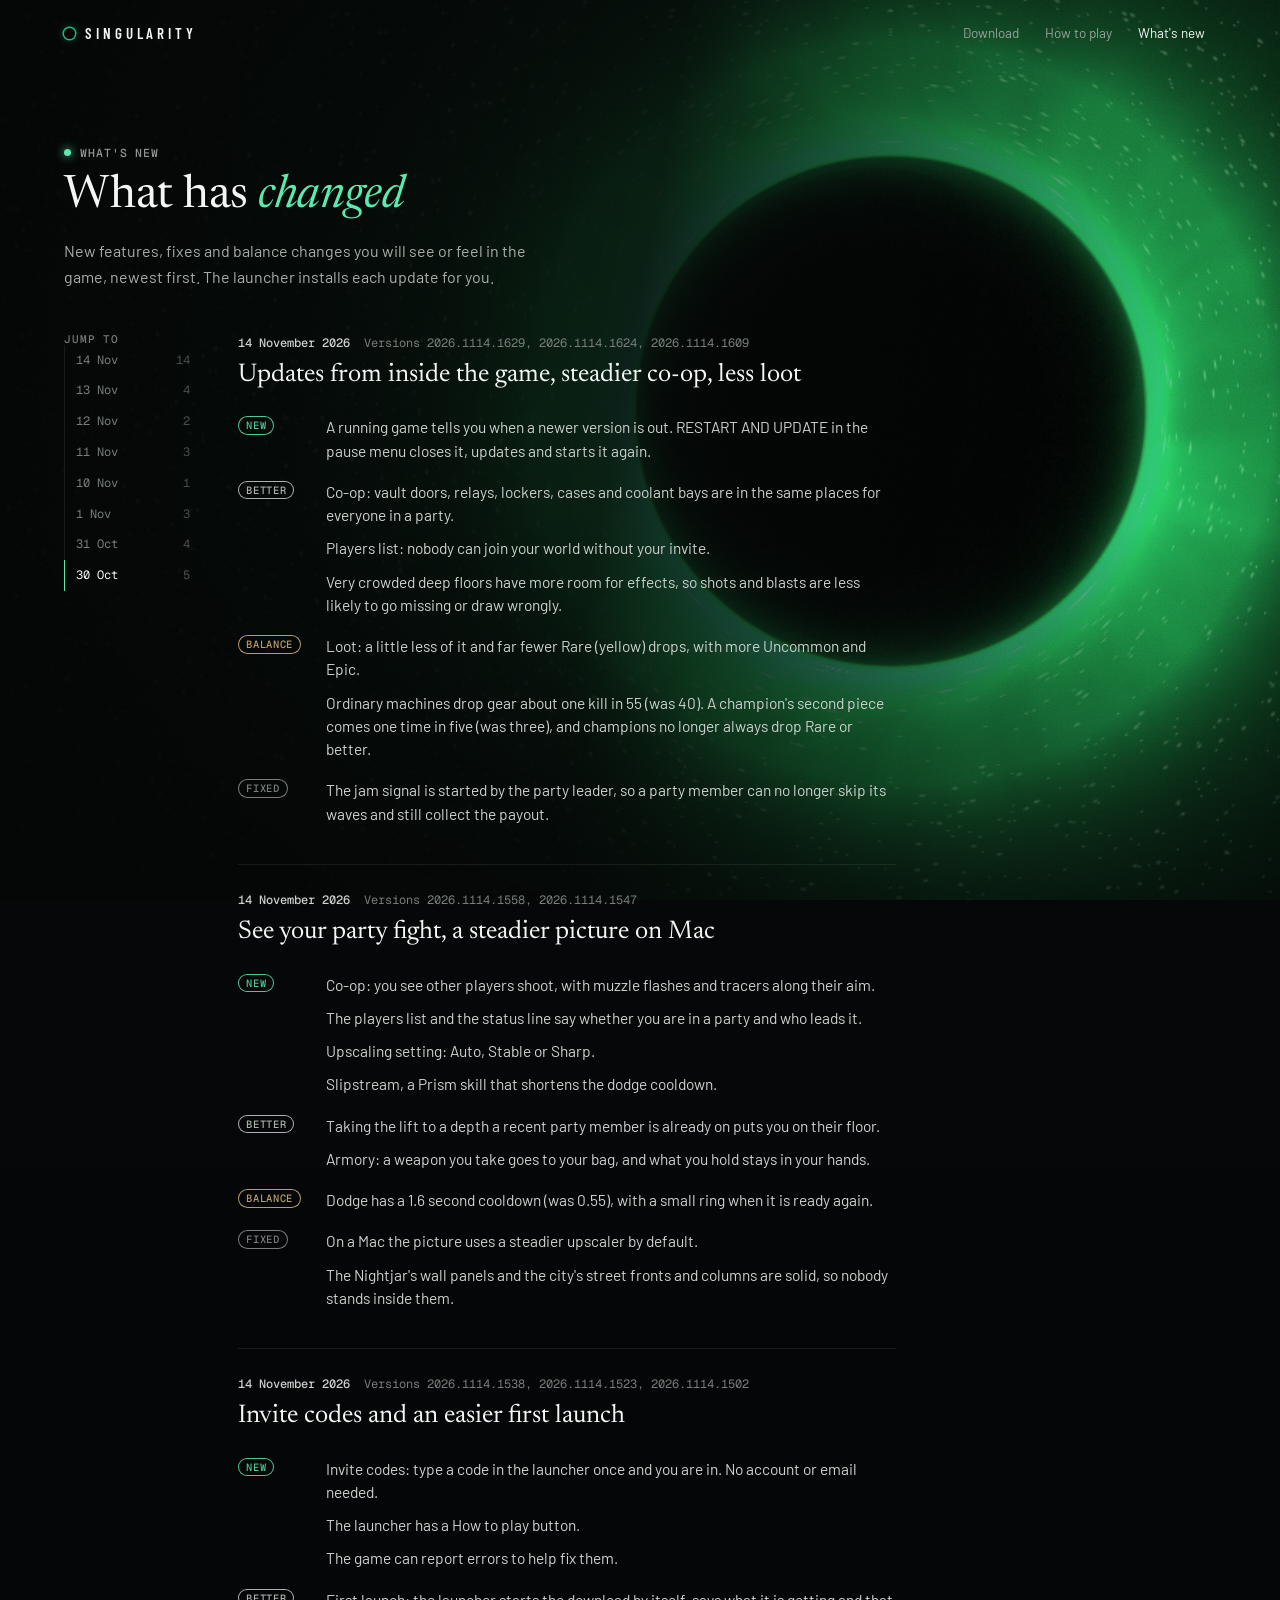
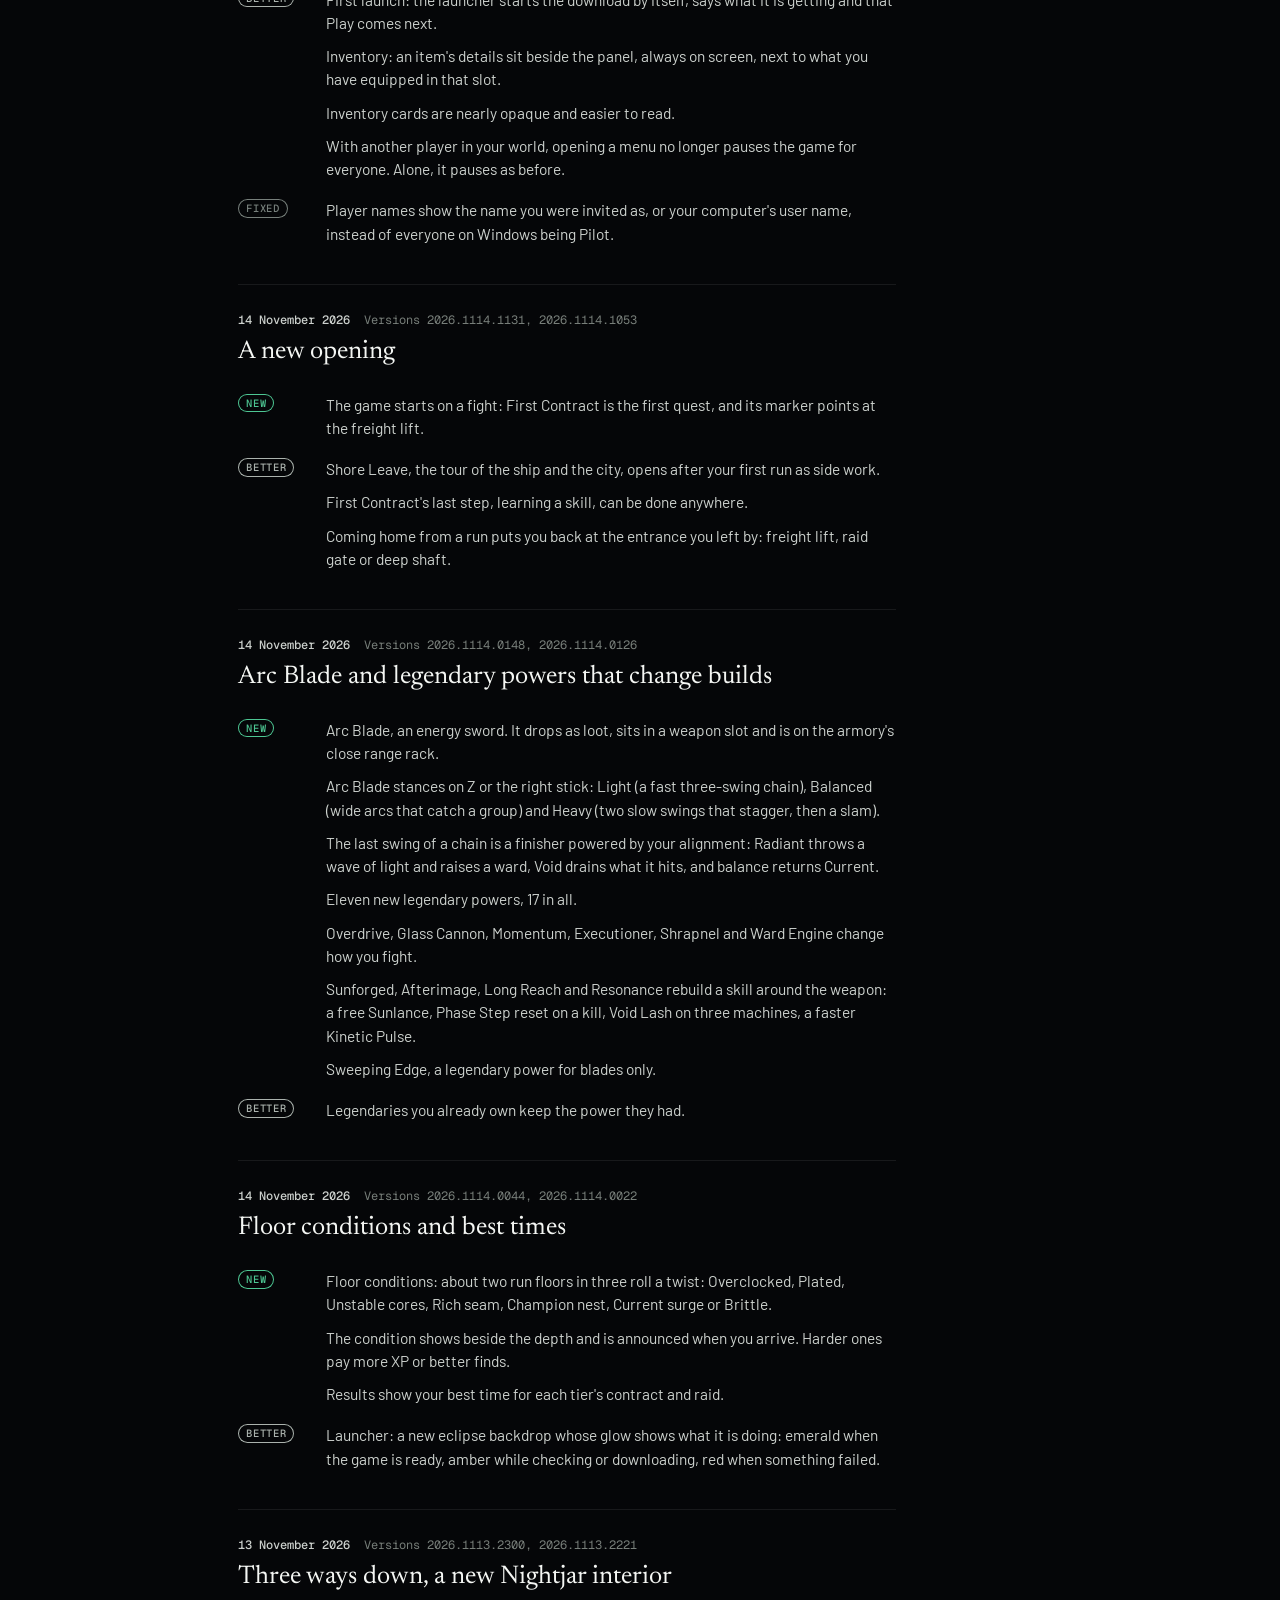
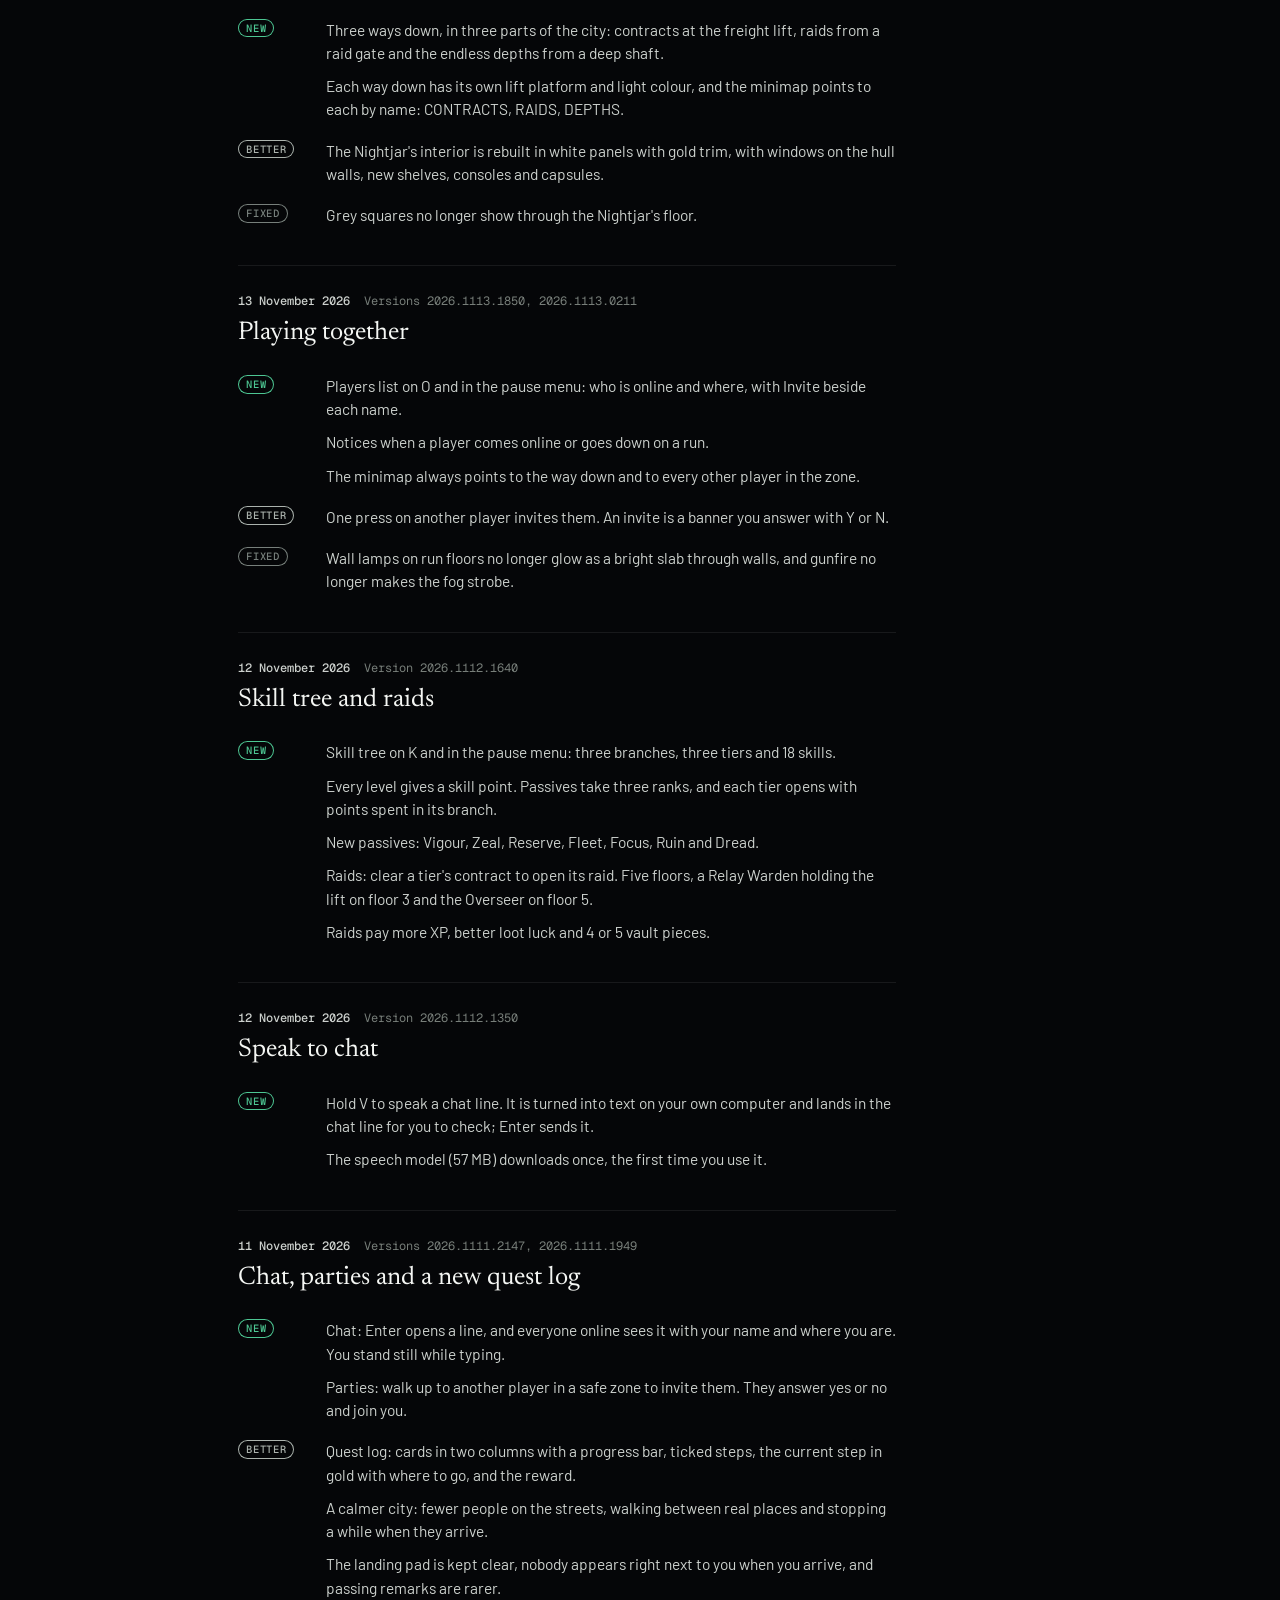
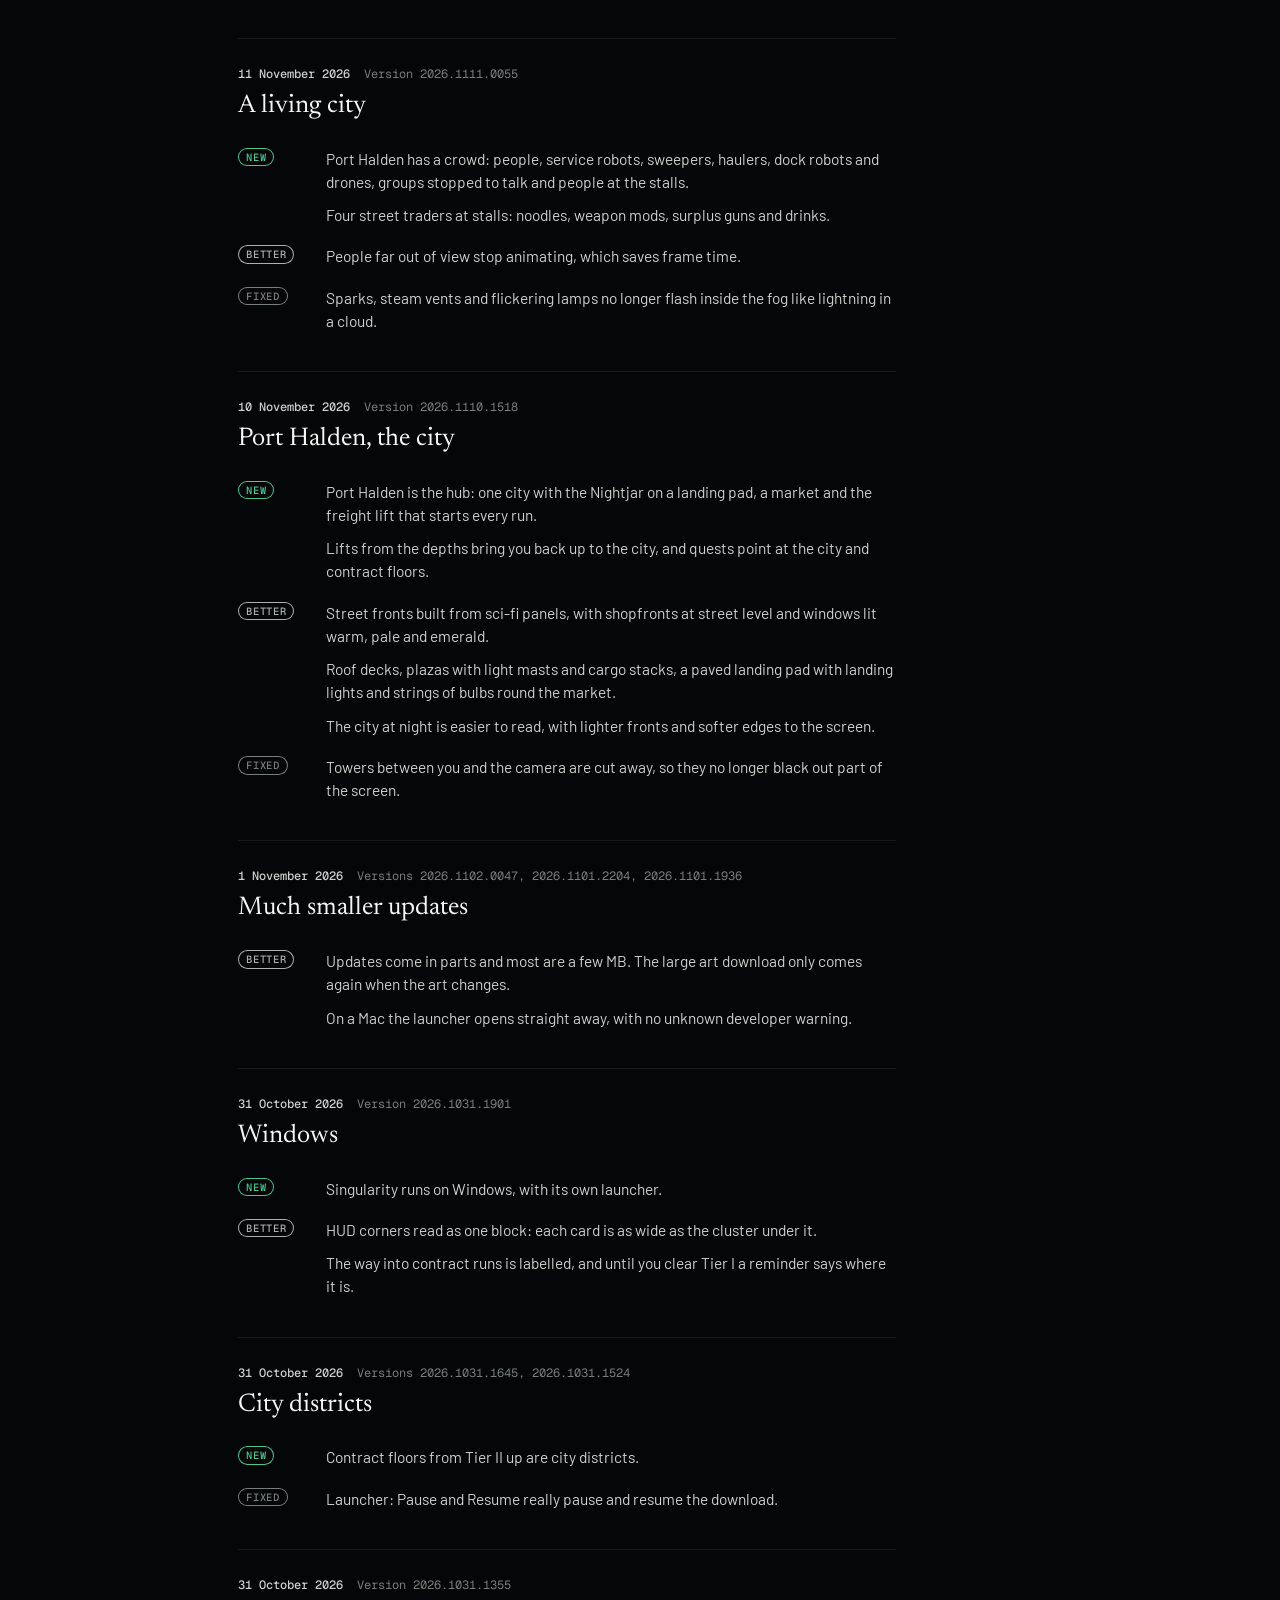
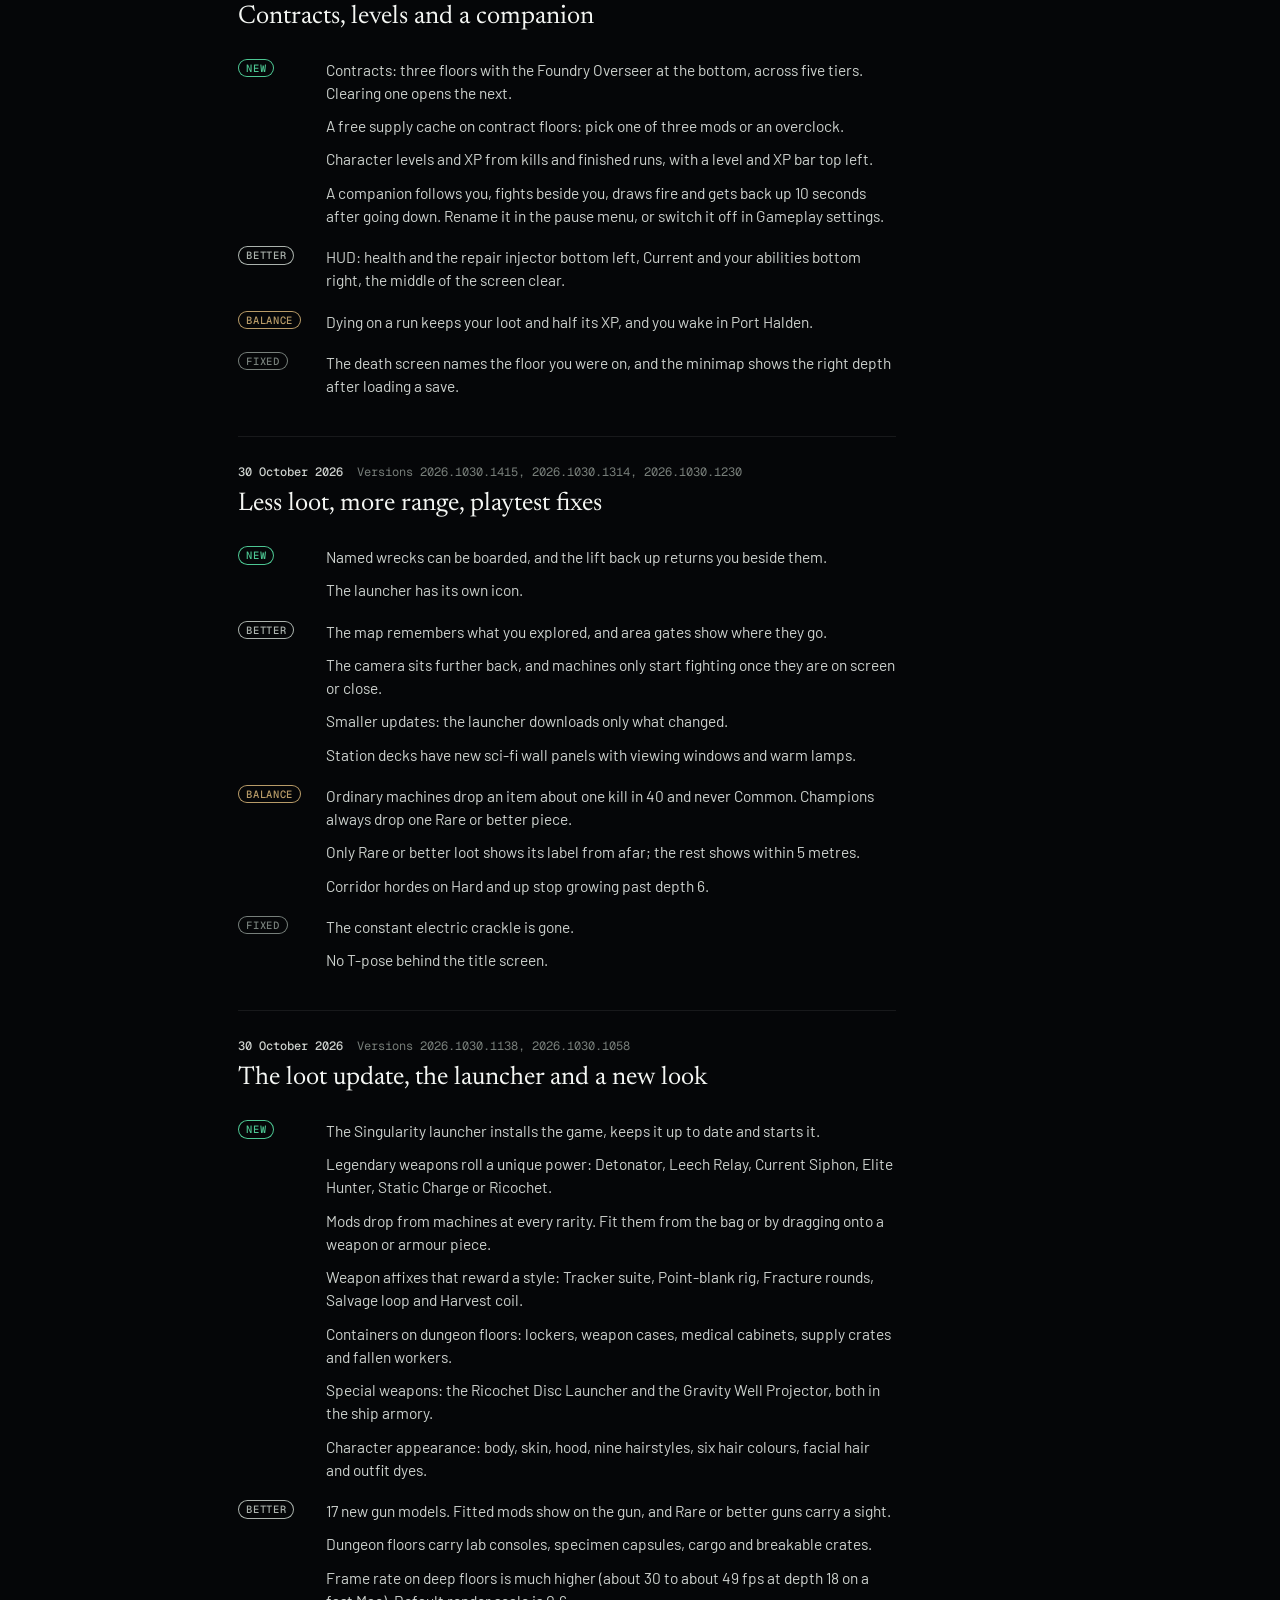
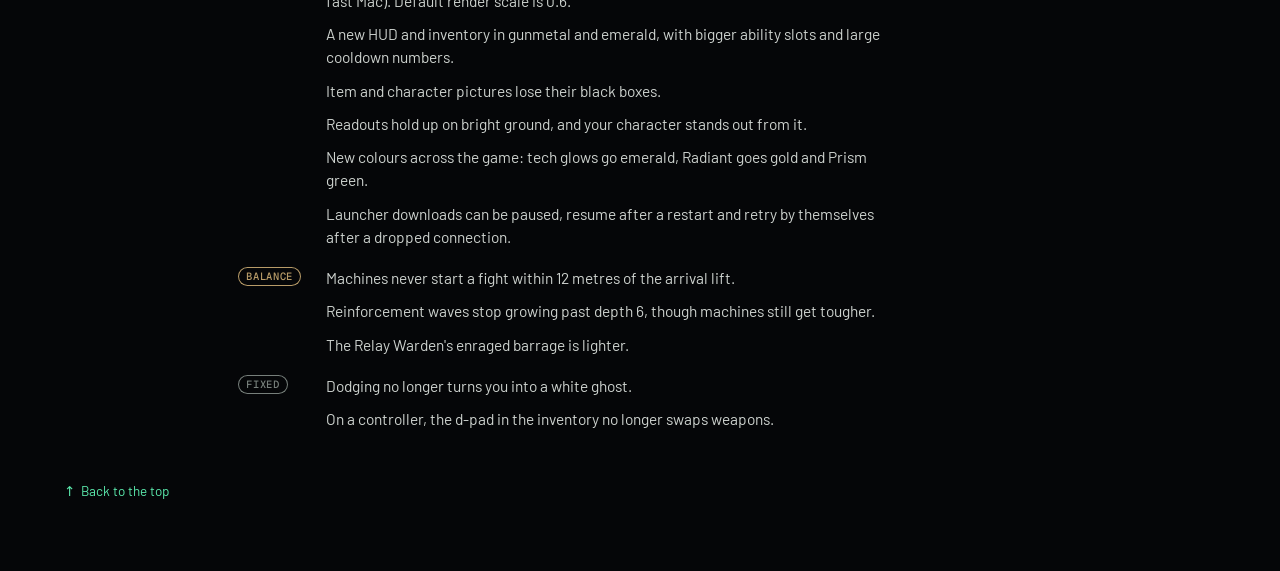
==== changes.html @ 8039856b "What's new: a page of player-facing changes" ====
<!doctype html>
<html lang="en">
<head>
<meta charset="utf-8">
<meta name="viewport" content="width=device-width, initial-scale=1">
<title>Singularity: what's new</title>
<meta name="description" content="What has changed in Singularity: new features, fixes and balance changes, newest first.">
<meta name="robots" content="noindex">
<meta name="theme-color" content="#030406">
<link rel="preload" href="fonts/BarlowCondensed-SemiBold.ttf" as="font" type="font/ttf" crossorigin>
<link rel="preconnect" href="https://fonts.googleapis.com">
<link rel="preconnect" href="https://fonts.gstatic.com" crossorigin>
<link href="https://fonts.googleapis.com/css2?family=Newsreader:ital,opsz,wght@0,6..72,400;1,6..72,400&family=Geist+Mono:wght@400;500&display=swap" rel="stylesheet">
<link rel="stylesheet" href="site.css">
<style>
  /* What's new. The list comes from changes.json (the launcher reads the same file); the
     markup below is a pre-rendered copy so the page reads without scripts. */
  main.docs .log-wrap { max-width: 52rem; display: grid; grid-template-columns: 8.5rem minmax(0, 1fr); gap: 0 clamp(20px, 3vw, 44px); margin-top: 44px; }
  .days { position: sticky; top: 22px; align-self: start; margin: 0; padding: 0; list-style: none; font: 400 12px/1.4 var(--mono); }
  .days li { margin: 0; }
  .days a { display: flex; justify-content: space-between; gap: 8px; padding: 7px 10px 7px 11px; border-left: 1px solid var(--hair); color: var(--faint); text-decoration: none; transition: color 160ms, border-color 160ms; }
  .days a span { color: rgba(222, 228, 222, 0.32); }
  .days a:hover, .days a:focus-visible { color: var(--fg); outline: none; }
  .days a.on { color: var(--fg); border-left-color: var(--accent); }
  .days-title { margin: 0 0 8px 11px; color: rgba(232, 238, 232, 0.5); font: 500 11px/1 var(--mono); letter-spacing: 0.08em; text-transform: uppercase; }

  /* A long list needs more of the page dark than the other pages do. */
  .veil { background:
    linear-gradient(100deg, rgba(4, 6, 6, 0.95) 0%, rgba(4, 6, 6, 0.9) 48%, rgba(4, 6, 6, 0.5) 72%, rgba(4, 6, 6, 0.15) 90%),
    linear-gradient(0deg, rgba(4, 6, 6, 0.6), transparent 42%); }
  .log { min-width: 0; }
  .rel { padding: 26px 0 30px; border-top: 1px solid var(--hair); scroll-margin-top: 16px; }
  .rel:first-child { border-top: 0; padding-top: 0; }
  .rel-meta { display: flex; flex-wrap: wrap; align-items: baseline; gap: 4px 14px; margin: 0 0 8px; font: 400 12px/1.5 var(--mono); }
  .rel-meta time { color: rgba(238, 242, 238, 0.86); font-weight: 500; }
  .rel-meta .ver { color: var(--faint); overflow-wrap: anywhere; }
  .rel h2 { margin: 0 0 16px; font-size: clamp(1.3rem, 2vw, 1.6rem); line-height: 1.2; text-wrap: balance; }
  .grp { display: grid; grid-template-columns: 4.6rem minmax(0, 1fr); gap: 0 14px; padding: 4px 0; }
  .grp ul { margin: 0; padding: 0; list-style: none; }
  .grp li { padding: 5px 0; color: var(--body); line-height: 1.5; overflow-wrap: anywhere; }
  .tag { justify-self: start; align-self: start; margin-top: 6px; padding: 3px 8px 3px; border-radius: 999px; font: 500 10.5px/1.2 var(--mono); letter-spacing: 0.06em; text-transform: uppercase; box-shadow: inset 0 0 0 1px currentColor; opacity: 0.85; white-space: nowrap; }
  .tag-new { color: var(--accent); }
  .tag-better { color: #c9d2cb; }
  .tag-balance { color: #d9b77a; }
  .tag-fixed { color: #a8b4ad; opacity: 0.7; }
  .to-top { margin: 6px 0 0 -11px; }

  /* Three page links still fit beside the name on a phone. */
  @media (max-width: 440px) {
    .top { gap: 6px; padding-left: 16px; padding-right: 10px; }
    .brand { gap: 8px; letter-spacing: 0.16em; font-size: 14px; }
    .top nav { gap: 0; }
    .top .quiet { padding: 0 7px; font-size: 13px; white-space: nowrap; }
  }
  @media (max-width: 760px) {
    .veil { background: linear-gradient(0deg, rgba(4, 6, 6, 0.95) 0%, rgba(4, 6, 6, 0.88) 60%, rgba(4, 6, 6, 0.55) 85%, rgba(4, 6, 6, 0.3) 100%); }
    main.docs .log-wrap { grid-template-columns: minmax(0, 1fr); margin-top: 30px; }
    .days { position: static; display: flex; flex-wrap: wrap; gap: 6px; margin-bottom: 28px; }
    .days-title { width: 100%; margin: 0 0 4px; }
    .days a { padding: 0 10px; height: 28px; align-items: center; border: 0; border-radius: 999px; box-shadow: inset 0 0 0 1px var(--hair); background: rgba(8, 10, 10, 0.5); }
    .days a.on { box-shadow: inset 0 0 0 1px rgba(110, 220, 165, 0.45); }
    .grp { grid-template-columns: minmax(0, 1fr); padding: 6px 0 2px; }
    .tag { margin: 0 0 2px; }
  }
</style>
</head>
<body>
<canvas class="eclipse" data-state="quiet" aria-hidden="true"></canvas>
<div class="veil" aria-hidden="true"></div>
<div class="grain" aria-hidden="true"></div>
<header class="top" id="top">
  <a class="brand" href="./"><i></i>Singularity</a>
  <nav aria-label="Pages"><a class="quiet" href="./">Download</a><a class="quiet" href="play.html">How to play</a><a class="quiet" href="changes.html" aria-current="page">What's new</a></nav>
</header>
<main class="docs">
  <div class="copy">
    <p class="eyebrow rise"><i></i>What's new</p>
    <h1 class="rise">What has <em>changed</em></h1>
    <p class="lead rise">New features, fixes and balance changes you will see or feel in the game, newest first. The launcher installs each update for you.</p>
  </div>
  <div class="log-wrap">
    <nav aria-label="Updates by date"><ul class="days" id="days"><li class="days-title" aria-hidden="true">Jump to</li><li><a href="#v2026-1114-1629" data-day="2026-11-14">14 Nov<span title="14 updates">14</span></a></li><li><a href="#v2026-1113-2300" data-day="2026-11-13">13 Nov<span title="4 updates">4</span></a></li><li><a href="#v2026-1112-1640" data-day="2026-11-12">12 Nov<span title="2 updates">2</span></a></li><li><a href="#v2026-1111-2147" data-day="2026-11-11">11 Nov<span title="3 updates">3</span></a></li><li><a href="#v2026-1110-1518" data-day="2026-11-10">10 Nov<span title="1 update">1</span></a></li><li><a href="#v2026-1102-0047" data-day="2026-11-01">1 Nov<span title="3 updates">3</span></a></li><li><a href="#v2026-1031-1901" data-day="2026-10-31">31 Oct<span title="4 updates">4</span></a></li><li><a href="#v2026-1030-1415" data-day="2026-10-30">30 Oct<span title="5 updates">5</span></a></li></ul></nav>
    <div class="log" id="log">
<article class="rel" id="v2026-1114-1629" data-day="2026-11-14">
<p class="rel-meta"><time datetime="2026-11-14">14 November 2026</time><span class="ver">Versions 2026.1114.1629, 2026.1114.1624, 2026.1114.1609</span></p>
<h2>Updates from inside the game, steadier co-op, less loot</h2>
<div class="grp"><span class="tag tag-new">New</span><ul><li>A running game tells you when a newer version is out. RESTART AND UPDATE in the pause menu closes it, updates and starts it again.</li></ul></div>
<div class="grp"><span class="tag tag-better">Better</span><ul><li>Co-op: vault doors, relays, lockers, cases and coolant bays are in the same places for everyone in a party.</li><li>Players list: nobody can join your world without your invite.</li><li>Very crowded deep floors have more room for effects, so shots and blasts are less likely to go missing or draw wrongly.</li></ul></div>
<div class="grp"><span class="tag tag-balance">Balance</span><ul><li>Loot: a little less of it and far fewer Rare (yellow) drops, with more Uncommon and Epic.</li><li>Ordinary machines drop gear about one kill in 55 (was 40). A champion&#x27;s second piece comes one time in five (was three), and champions no longer always drop Rare or better.</li></ul></div>
<div class="grp"><span class="tag tag-fixed">Fixed</span><ul><li>The jam signal is started by the party leader, so a party member can no longer skip its waves and still collect the payout.</li></ul></div>
</article>
<article class="rel" id="v2026-1114-1558">
<p class="rel-meta"><time datetime="2026-11-14">14 November 2026</time><span class="ver">Versions 2026.1114.1558, 2026.1114.1547</span></p>
<h2>See your party fight, a steadier picture on Mac</h2>
<div class="grp"><span class="tag tag-new">New</span><ul><li>Co-op: you see other players shoot, with muzzle flashes and tracers along their aim.</li><li>The players list and the status line say whether you are in a party and who leads it.</li><li>Upscaling setting: Auto, Stable or Sharp.</li><li>Slipstream, a Prism skill that shortens the dodge cooldown.</li></ul></div>
<div class="grp"><span class="tag tag-better">Better</span><ul><li>Taking the lift to a depth a recent party member is already on puts you on their floor.</li><li>Armory: a weapon you take goes to your bag, and what you hold stays in your hands.</li></ul></div>
<div class="grp"><span class="tag tag-balance">Balance</span><ul><li>Dodge has a 1.6 second cooldown (was 0.55), with a small ring when it is ready again.</li></ul></div>
<div class="grp"><span class="tag tag-fixed">Fixed</span><ul><li>On a Mac the picture uses a steadier upscaler by default.</li><li>The Nightjar&#x27;s wall panels and the city&#x27;s street fronts and columns are solid, so nobody stands inside them.</li></ul></div>
</article>
<article class="rel" id="v2026-1114-1538">
<p class="rel-meta"><time datetime="2026-11-14">14 November 2026</time><span class="ver">Versions 2026.1114.1538, 2026.1114.1523, 2026.1114.1502</span></p>
<h2>Invite codes and an easier first launch</h2>
<div class="grp"><span class="tag tag-new">New</span><ul><li>Invite codes: type a code in the launcher once and you are in. No account or email needed.</li><li>The launcher has a How to play button.</li><li>The game can report errors to help fix them.</li></ul></div>
<div class="grp"><span class="tag tag-better">Better</span><ul><li>First launch: the launcher starts the download by itself, says what it is getting and that Play comes next.</li><li>Inventory: an item&#x27;s details sit beside the panel, always on screen, next to what you have equipped in that slot.</li><li>Inventory cards are nearly opaque and easier to read.</li><li>With another player in your world, opening a menu no longer pauses the game for everyone. Alone, it pauses as before.</li></ul></div>
<div class="grp"><span class="tag tag-fixed">Fixed</span><ul><li>Player names show the name you were invited as, or your computer&#x27;s user name, instead of everyone on Windows being Pilot.</li></ul></div>
</article>
<article class="rel" id="v2026-1114-1131">
<p class="rel-meta"><time datetime="2026-11-14">14 November 2026</time><span class="ver">Versions 2026.1114.1131, 2026.1114.1053</span></p>
<h2>A new opening</h2>
<div class="grp"><span class="tag tag-new">New</span><ul><li>The game starts on a fight: First Contract is the first quest, and its marker points at the freight lift.</li></ul></div>
<div class="grp"><span class="tag tag-better">Better</span><ul><li>Shore Leave, the tour of the ship and the city, opens after your first run as side work.</li><li>First Contract&#x27;s last step, learning a skill, can be done anywhere.</li><li>Coming home from a run puts you back at the entrance you left by: freight lift, raid gate or deep shaft.</li></ul></div>
</article>
<article class="rel" id="v2026-1114-0148">
<p class="rel-meta"><time datetime="2026-11-14">14 November 2026</time><span class="ver">Versions 2026.1114.0148, 2026.1114.0126</span></p>
<h2>Arc Blade and legendary powers that change builds</h2>
<div class="grp"><span class="tag tag-new">New</span><ul><li>Arc Blade, an energy sword. It drops as loot, sits in a weapon slot and is on the armory&#x27;s close range rack.</li><li>Arc Blade stances on Z or the right stick: Light (a fast three-swing chain), Balanced (wide arcs that catch a group) and Heavy (two slow swings that stagger, then a slam).</li><li>The last swing of a chain is a finisher powered by your alignment: Radiant throws a wave of light and raises a ward, Void drains what it hits, and balance returns Current.</li><li>Eleven new legendary powers, 17 in all.</li><li>Overdrive, Glass Cannon, Momentum, Executioner, Shrapnel and Ward Engine change how you fight.</li><li>Sunforged, Afterimage, Long Reach and Resonance rebuild a skill around the weapon: a free Sunlance, Phase Step reset on a kill, Void Lash on three machines, a faster Kinetic Pulse.</li><li>Sweeping Edge, a legendary power for blades only.</li></ul></div>
<div class="grp"><span class="tag tag-better">Better</span><ul><li>Legendaries you already own keep the power they had.</li></ul></div>
</article>
<article class="rel" id="v2026-1114-0044">
<p class="rel-meta"><time datetime="2026-11-14">14 November 2026</time><span class="ver">Versions 2026.1114.0044, 2026.1114.0022</span></p>
<h2>Floor conditions and best times</h2>
<div class="grp"><span class="tag tag-new">New</span><ul><li>Floor conditions: about two run floors in three roll a twist: Overclocked, Plated, Unstable cores, Rich seam, Champion nest, Current surge or Brittle.</li><li>The condition shows beside the depth and is announced when you arrive. Harder ones pay more XP or better finds.</li><li>Results show your best time for each tier&#x27;s contract and raid.</li></ul></div>
<div class="grp"><span class="tag tag-better">Better</span><ul><li>Launcher: a new eclipse backdrop whose glow shows what it is doing: emerald when the game is ready, amber while checking or downloading, red when something failed.</li></ul></div>
</article>
<article class="rel" id="v2026-1113-2300" data-day="2026-11-13">
<p class="rel-meta"><time datetime="2026-11-13">13 November 2026</time><span class="ver">Versions 2026.1113.2300, 2026.1113.2221</span></p>
<h2>Three ways down, a new Nightjar interior</h2>
<div class="grp"><span class="tag tag-new">New</span><ul><li>Three ways down, in three parts of the city: contracts at the freight lift, raids from a raid gate and the endless depths from a deep shaft.</li><li>Each way down has its own lift platform and light colour, and the minimap points to each by name: CONTRACTS, RAIDS, DEPTHS.</li></ul></div>
<div class="grp"><span class="tag tag-better">Better</span><ul><li>The Nightjar&#x27;s interior is rebuilt in white panels with gold trim, with windows on the hull walls, new shelves, consoles and capsules.</li></ul></div>
<div class="grp"><span class="tag tag-fixed">Fixed</span><ul><li>Grey squares no longer show through the Nightjar&#x27;s floor.</li></ul></div>
</article>
<article class="rel" id="v2026-1113-1850">
<p class="rel-meta"><time datetime="2026-11-13">13 November 2026</time><span class="ver">Versions 2026.1113.1850, 2026.1113.0211</span></p>
<h2>Playing together</h2>
<div class="grp"><span class="tag tag-new">New</span><ul><li>Players list on O and in the pause menu: who is online and where, with Invite beside each name.</li><li>Notices when a player comes online or goes down on a run.</li><li>The minimap always points to the way down and to every other player in the zone.</li></ul></div>
<div class="grp"><span class="tag tag-better">Better</span><ul><li>One press on another player invites them. An invite is a banner you answer with Y or N.</li></ul></div>
<div class="grp"><span class="tag tag-fixed">Fixed</span><ul><li>Wall lamps on run floors no longer glow as a bright slab through walls, and gunfire no longer makes the fog strobe.</li></ul></div>
</article>
<article class="rel" id="v2026-1112-1640" data-day="2026-11-12">
<p class="rel-meta"><time datetime="2026-11-12">12 November 2026</time><span class="ver">Version 2026.1112.1640</span></p>
<h2>Skill tree and raids</h2>
<div class="grp"><span class="tag tag-new">New</span><ul><li>Skill tree on K and in the pause menu: three branches, three tiers and 18 skills.</li><li>Every level gives a skill point. Passives take three ranks, and each tier opens with points spent in its branch.</li><li>New passives: Vigour, Zeal, Reserve, Fleet, Focus, Ruin and Dread.</li><li>Raids: clear a tier&#x27;s contract to open its raid. Five floors, a Relay Warden holding the lift on floor 3 and the Overseer on floor 5.</li><li>Raids pay more XP, better loot luck and 4 or 5 vault pieces.</li></ul></div>
</article>
<article class="rel" id="v2026-1112-1350">
<p class="rel-meta"><time datetime="2026-11-12">12 November 2026</time><span class="ver">Version 2026.1112.1350</span></p>
<h2>Speak to chat</h2>
<div class="grp"><span class="tag tag-new">New</span><ul><li>Hold V to speak a chat line. It is turned into text on your own computer and lands in the chat line for you to check; Enter sends it.</li><li>The speech model (57 MB) downloads once, the first time you use it.</li></ul></div>
</article>
<article class="rel" id="v2026-1111-2147" data-day="2026-11-11">
<p class="rel-meta"><time datetime="2026-11-11">11 November 2026</time><span class="ver">Versions 2026.1111.2147, 2026.1111.1949</span></p>
<h2>Chat, parties and a new quest log</h2>
<div class="grp"><span class="tag tag-new">New</span><ul><li>Chat: Enter opens a line, and everyone online sees it with your name and where you are. You stand still while typing.</li><li>Parties: walk up to another player in a safe zone to invite them. They answer yes or no and join you.</li></ul></div>
<div class="grp"><span class="tag tag-better">Better</span><ul><li>Quest log: cards in two columns with a progress bar, ticked steps, the current step in gold with where to go, and the reward.</li><li>A calmer city: fewer people on the streets, walking between real places and stopping a while when they arrive.</li><li>The landing pad is kept clear, nobody appears right next to you when you arrive, and passing remarks are rarer.</li></ul></div>
</article>
<article class="rel" id="v2026-1111-0055">
<p class="rel-meta"><time datetime="2026-11-11">11 November 2026</time><span class="ver">Version 2026.1111.0055</span></p>
<h2>A living city</h2>
<div class="grp"><span class="tag tag-new">New</span><ul><li>Port Halden has a crowd: people, service robots, sweepers, haulers, dock robots and drones, groups stopped to talk and people at the stalls.</li><li>Four street traders at stalls: noodles, weapon mods, surplus guns and drinks.</li></ul></div>
<div class="grp"><span class="tag tag-better">Better</span><ul><li>People far out of view stop animating, which saves frame time.</li></ul></div>
<div class="grp"><span class="tag tag-fixed">Fixed</span><ul><li>Sparks, steam vents and flickering lamps no longer flash inside the fog like lightning in a cloud.</li></ul></div>
</article>
<article class="rel" id="v2026-1110-1518" data-day="2026-11-10">
<p class="rel-meta"><time datetime="2026-11-10">10 November 2026</time><span class="ver">Version 2026.1110.1518</span></p>
<h2>Port Halden, the city</h2>
<div class="grp"><span class="tag tag-new">New</span><ul><li>Port Halden is the hub: one city with the Nightjar on a landing pad, a market and the freight lift that starts every run.</li><li>Lifts from the depths bring you back up to the city, and quests point at the city and contract floors.</li></ul></div>
<div class="grp"><span class="tag tag-better">Better</span><ul><li>Street fronts built from sci-fi panels, with shopfronts at street level and windows lit warm, pale and emerald.</li><li>Roof decks, plazas with light masts and cargo stacks, a paved landing pad with landing lights and strings of bulbs round the market.</li><li>The city at night is easier to read, with lighter fronts and softer edges to the screen.</li></ul></div>
<div class="grp"><span class="tag tag-fixed">Fixed</span><ul><li>Towers between you and the camera are cut away, so they no longer black out part of the screen.</li></ul></div>
</article>
<article class="rel" id="v2026-1102-0047" data-day="2026-11-01">
<p class="rel-meta"><time datetime="2026-11-01">1 November 2026</time><span class="ver">Versions 2026.1102.0047, 2026.1101.2204, 2026.1101.1936</span></p>
<h2>Much smaller updates</h2>
<div class="grp"><span class="tag tag-better">Better</span><ul><li>Updates come in parts and most are a few MB. The large art download only comes again when the art changes.</li><li>On a Mac the launcher opens straight away, with no unknown developer warning.</li></ul></div>
</article>
<article class="rel" id="v2026-1031-1901" data-day="2026-10-31">
<p class="rel-meta"><time datetime="2026-10-31">31 October 2026</time><span class="ver">Version 2026.1031.1901</span></p>
<h2>Windows</h2>
<div class="grp"><span class="tag tag-new">New</span><ul><li>Singularity runs on Windows, with its own launcher.</li></ul></div>
<div class="grp"><span class="tag tag-better">Better</span><ul><li>HUD corners read as one block: each card is as wide as the cluster under it.</li><li>The way into contract runs is labelled, and until you clear Tier I a reminder says where it is.</li></ul></div>
</article>
<article class="rel" id="v2026-1031-1645">
<p class="rel-meta"><time datetime="2026-10-31">31 October 2026</time><span class="ver">Versions 2026.1031.1645, 2026.1031.1524</span></p>
<h2>City districts</h2>
<div class="grp"><span class="tag tag-new">New</span><ul><li>Contract floors from Tier II up are city districts.</li></ul></div>
<div class="grp"><span class="tag tag-fixed">Fixed</span><ul><li>Launcher: Pause and Resume really pause and resume the download.</li></ul></div>
</article>
<article class="rel" id="v2026-1031-1355">
<p class="rel-meta"><time datetime="2026-10-31">31 October 2026</time><span class="ver">Version 2026.1031.1355</span></p>
<h2>Contracts, levels and a companion</h2>
<div class="grp"><span class="tag tag-new">New</span><ul><li>Contracts: three floors with the Foundry Overseer at the bottom, across five tiers. Clearing one opens the next.</li><li>A free supply cache on contract floors: pick one of three mods or an overclock.</li><li>Character levels and XP from kills and finished runs, with a level and XP bar top left.</li><li>A companion follows you, fights beside you, draws fire and gets back up 10 seconds after going down. Rename it in the pause menu, or switch it off in Gameplay settings.</li></ul></div>
<div class="grp"><span class="tag tag-better">Better</span><ul><li>HUD: health and the repair injector bottom left, Current and your abilities bottom right, the middle of the screen clear.</li></ul></div>
<div class="grp"><span class="tag tag-balance">Balance</span><ul><li>Dying on a run keeps your loot and half its XP, and you wake in Port Halden.</li></ul></div>
<div class="grp"><span class="tag tag-fixed">Fixed</span><ul><li>The death screen names the floor you were on, and the minimap shows the right depth after loading a save.</li></ul></div>
</article>
<article class="rel" id="v2026-1030-1415" data-day="2026-10-30">
<p class="rel-meta"><time datetime="2026-10-30">30 October 2026</time><span class="ver">Versions 2026.1030.1415, 2026.1030.1314, 2026.1030.1230</span></p>
<h2>Less loot, more range, playtest fixes</h2>
<div class="grp"><span class="tag tag-new">New</span><ul><li>Named wrecks can be boarded, and the lift back up returns you beside them.</li><li>The launcher has its own icon.</li></ul></div>
<div class="grp"><span class="tag tag-better">Better</span><ul><li>The map remembers what you explored, and area gates show where they go.</li><li>The camera sits further back, and machines only start fighting once they are on screen or close.</li><li>Smaller updates: the launcher downloads only what changed.</li><li>Station decks have new sci-fi wall panels with viewing windows and warm lamps.</li></ul></div>
<div class="grp"><span class="tag tag-balance">Balance</span><ul><li>Ordinary machines drop an item about one kill in 40 and never Common. Champions always drop one Rare or better piece.</li><li>Only Rare or better loot shows its label from afar; the rest shows within 5 metres.</li><li>Corridor hordes on Hard and up stop growing past depth 6.</li></ul></div>
<div class="grp"><span class="tag tag-fixed">Fixed</span><ul><li>The constant electric crackle is gone.</li><li>No T-pose behind the title screen.</li></ul></div>
</article>
<article class="rel" id="v2026-1030-1138">
<p class="rel-meta"><time datetime="2026-10-30">30 October 2026</time><span class="ver">Versions 2026.1030.1138, 2026.1030.1058</span></p>
<h2>The loot update, the launcher and a new look</h2>
<div class="grp"><span class="tag tag-new">New</span><ul><li>The Singularity launcher installs the game, keeps it up to date and starts it.</li><li>Legendary weapons roll a unique power: Detonator, Leech Relay, Current Siphon, Elite Hunter, Static Charge or Ricochet.</li><li>Mods drop from machines at every rarity. Fit them from the bag or by dragging onto a weapon or armour piece.</li><li>Weapon affixes that reward a style: Tracker suite, Point-blank rig, Fracture rounds, Salvage loop and Harvest coil.</li><li>Containers on dungeon floors: lockers, weapon cases, medical cabinets, supply crates and fallen workers.</li><li>Special weapons: the Ricochet Disc Launcher and the Gravity Well Projector, both in the ship armory.</li><li>Character appearance: body, skin, hood, nine hairstyles, six hair colours, facial hair and outfit dyes.</li></ul></div>
<div class="grp"><span class="tag tag-better">Better</span><ul><li>17 new gun models. Fitted mods show on the gun, and Rare or better guns carry a sight.</li><li>Dungeon floors carry lab consoles, specimen capsules, cargo and breakable crates.</li><li>Frame rate on deep floors is much higher (about 30 to about 49 fps at depth 18 on a fast Mac). Default render scale is 0.6.</li><li>A new HUD and inventory in gunmetal and emerald, with bigger ability slots and large cooldown numbers.</li><li>Item and character pictures lose their black boxes.</li><li>Readouts hold up on bright ground, and your character stands out from it.</li><li>New colours across the game: tech glows go emerald, Radiant goes gold and Prism green.</li><li>Launcher downloads can be paused, resume after a restart and retry by themselves after a dropped connection.</li></ul></div>
<div class="grp"><span class="tag tag-balance">Balance</span><ul><li>Machines never start a fight within 12 metres of the arrival lift.</li><li>Reinforcement waves stop growing past depth 6, though machines still get tougher.</li><li>The Relay Warden&#x27;s enraged barrage is lighter.</li></ul></div>
<div class="grp"><span class="tag tag-fixed">Fixed</span><ul><li>Dodging no longer turns you into a white ghost.</li><li>On a controller, the d-pad in the inventory no longer swaps weapons.</li></ul></div>
</article>
</div>
  </div>
  <p class="more to-top"><a class="quiet" href="#top"><span aria-hidden="true">&uarr;</span> Back to the top</a></p>
</main>
<footer></footer>
<script src="eclipse.js"></script>
<script>
  // Render changes.json (the same file the launcher reads) over the pre-rendered copy.
  (function () {
    var ORDER = ["New", "Better", "Balance", "Fixed"];
    var MONTHS = ["January", "February", "March", "April", "May", "June", "July", "August", "September", "October", "November", "December"];
    function el(tag, cls, text) { var e = document.createElement(tag); if (cls) e.className = cls; if (text != null) e.textContent = text; return e; }
    function parts(d) { var p = String(d).split("-"); return { y: p[0], m: +p[1], d: +p[2] }; }
    function longDate(d) { var p = parts(d); return p.d + " " + MONTHS[p.m - 1] + " " + p.y; }
    function shortDate(d) { var p = parts(d); return p.d + " " + MONTHS[p.m - 1].slice(0, 3); }
    function vid(v) { return "v" + String(v).replace(/\./g, "-"); }

    function render(list) {
      var log = document.getElementById("log"), days = document.getElementById("days");
      var frag = document.createDocumentFragment(), dayList = [], seen = {};
      list.forEach(function (r) {
        var art = el("article", "rel"); art.id = vid(r.version);
        if (!seen[r.date]) { seen[r.date] = { id: art.id, n: 0 }; dayList.push(r.date); art.setAttribute("data-day", r.date); }
        var vs = (r.versions && r.versions.length ? r.versions : [r.version]);
        seen[r.date].n += vs.length;
        var meta = el("p", "rel-meta"); var t = el("time", null, longDate(r.date)); t.dateTime = r.date; meta.appendChild(t);
        meta.appendChild(el("span", "ver", (vs.length > 1 ? "Versions " : "Version ") + vs.slice().reverse().join(", ")));
        art.appendChild(meta);
        art.appendChild(el("h2", null, r.title));
        ORDER.forEach(function (tag) {
          var items = (r.items || []).filter(function (i) { return i.tag === tag; });
          if (!items.length) return;
          var g = el("div", "grp"); g.appendChild(el("span", "tag tag-" + tag.toLowerCase(), tag));
          var ul = el("ul"); items.forEach(function (i) { ul.appendChild(el("li", null, i.text)); }); g.appendChild(ul);
          art.appendChild(g);
        });
        frag.appendChild(art);
      });
      log.textContent = ""; log.appendChild(frag);
      while (days.children.length > 1) days.removeChild(days.lastChild);
      dayList.forEach(function (d) {
        var li = el("li"), a = el("a"); a.href = "#" + seen[d].id; a.setAttribute("data-day", d);
        a.appendChild(document.createTextNode(shortDate(d)));
        var n = el("span", null, String(seen[d].n)); n.title = seen[d].n + (seen[d].n > 1 ? " updates" : " update"); a.appendChild(n);
        li.appendChild(a); days.appendChild(li);
      });
      watch();
      if (location.hash) { var target = document.getElementById(location.hash.slice(1)); if (target) target.scrollIntoView(); }
    }

    // Light up the day being read.
    var spy = null;
    function watch() {
      if (!("IntersectionObserver" in window)) return;
      if (spy) spy.disconnect();
      var links = document.querySelectorAll("#days a[data-day]");
      function mark(day) { for (var i = 0; i < links.length; i++) links[i].classList.toggle("on", links[i].getAttribute("data-day") === day); }
      var current = null;
      spy = new IntersectionObserver(function (entries) {
        entries.forEach(function (e) { if (e.isIntersecting) current = e.target.getAttribute("data-day-of"); });
        if (current) mark(current);
      }, { rootMargin: "0px 0px -70% 0px" });
      var day = null;
      document.querySelectorAll("#log .rel").forEach(function (art) {
        day = art.getAttribute("data-day") || day; art.setAttribute("data-day-of", day); spy.observe(art);
      });
    }

    fetch("changes.json", { cache: "no-cache" })
      .then(function (r) { if (!r.ok) throw new Error(r.status); return r.json(); })
      .then(function (list) { if (Array.isArray(list) && list.length) render(list); })
      .catch(function () { watch(); });
  })();
</script>
</body>
</html>
---- site.css ----
/* Singularity's public pages (download, how to play). The look follows the Flow design
   reference Hayds chose (13 Nov 2026): one large eclipse behind everything, a serif headline
   with one coloured italic word, small mono facts, no cards. The download buttons are
   Intangle's gunmetal primary with its green sheen. Body type is Barlow, the game's own. */

@font-face { font-family: "Barlow"; src: url("fonts/Barlow-Regular.ttf") format("truetype"); font-weight: 400; font-display: swap; }
@font-face { font-family: "Barlow"; src: url("fonts/Barlow-Medium.ttf") format("truetype"); font-weight: 500; font-display: swap; }
@font-face { font-family: "Barlow Condensed"; src: url("fonts/BarlowCondensed-SemiBold.ttf") format("truetype"); font-weight: 600; font-display: swap; }

:root {
  --base: #050608;
  --fg: #f4f6f3;
  --body: #cdd2ce;
  --muted: #9aa19c;
  --faint: #777e79;
  --hair: rgba(255, 255, 255, 0.08);
  --accent: oklch(0.84 0.15 162);
  --serif: "Newsreader", "Iowan Old Style", "New York", Georgia, ui-serif, serif;
  --mono: "Geist Mono", ui-monospace, "SF Mono", Menlo, monospace;
  --gm-bg: linear-gradient(180deg, #2b302f, #191d1c);
  --gm-edge: inset 0 1px 0 rgba(255, 255, 255, 0.08), inset 0 0 0 1px rgba(255, 255, 255, 0.06), 0 1px 3px rgba(0, 0, 0, 0.45);
  --gm-fg: oklch(0.84 0.045 162);
  --gm-sheen: rgba(110, 220, 165, 0.15);
  --gutter: clamp(22px, 5vw, 72px);
  --ease-out: cubic-bezier(0.22, 1, 0.36, 1);
}

* { box-sizing: border-box; }
html { background: var(--base); color-scheme: dark; }
body {
  margin: 0; min-height: 100dvh; display: flex; flex-direction: column;
  color: var(--body); font: 400 15.5px/1.6 "Barlow", ui-sans-serif, system-ui, sans-serif;
  -webkit-font-smoothing: antialiased; text-rendering: optimizeLegibility;
}
a { color: inherit; }
::selection { background: rgba(110, 220, 165, 0.28); color: var(--fg); }

/* The eclipse, then a veil that keeps the text side dark, then moving film grain. */
.eclipse { position: fixed; inset: 0; z-index: -3; width: 100%; height: 100%; opacity: 0; transition: opacity 1.2s var(--ease-out); pointer-events: none; }
.eclipse.on { opacity: 1; }
.veil {
  position: fixed; inset: 0; z-index: -2; pointer-events: none;
  background:
    linear-gradient(100deg, rgba(4, 6, 6, 0.94) 0%, rgba(4, 6, 6, 0.8) 30%, rgba(4, 6, 6, 0.18) 56%, transparent 78%),
    linear-gradient(0deg, rgba(4, 6, 6, 0.6), transparent 42%);
}
.grain {
  position: fixed; inset: -30%; z-index: -1; pointer-events: none; mix-blend-mode: overlay; opacity: 0.35;
  background-image: url("data:image/svg+xml,%3Csvg xmlns='http://www.w3.org/2000/svg' width='200' height='200'%3E%3Cfilter id='n'%3E%3CfeTurbulence type='fractalNoise' baseFrequency='0.7' numOctaves='2' stitchTiles='stitch'/%3E%3C/filter%3E%3Crect width='200' height='200' filter='url(%23n)' opacity='0.55'/%3E%3C/svg%3E");
  background-size: 200px 200px; animation: grain 0.7s steps(6) infinite;
}
@keyframes grain { 0% { transform: translate(0, 0); } 20% { transform: translate(-3%, 2%); } 40% { transform: translate(2%, -3%); } 60% { transform: translate(-2%, 3%); } 80% { transform: translate(3%, -2%); } 100% { transform: translate(0, 0); } }

/* Header */
.top { display: flex; align-items: center; justify-content: space-between; gap: 16px; padding: 18px var(--gutter); }
.brand { display: inline-flex; align-items: center; gap: 10px; text-decoration: none; color: var(--fg);
  font: 600 15px/1 "Barlow Condensed", "Barlow", sans-serif; letter-spacing: 0.26em; text-transform: uppercase; }
.brand i { width: 11px; height: 11px; border-radius: 50%; background: #020303; box-shadow: 0 0 0 1.5px #1fb880, 0 0 10px rgba(31, 184, 128, 0.5); }
.top nav { display: flex; gap: 4px; }
.quiet {
  display: inline-flex; align-items: center; gap: 6px; height: 30px; padding: 0 11px; border-radius: 999px;
  color: var(--muted); font-size: 13.5px; text-decoration: none; transition: background 160ms, color 160ms;
}
.quiet:hover, .quiet:focus-visible { background: rgba(255, 255, 255, 0.08); color: var(--fg); outline: none; }
.quiet[aria-current="page"] { color: var(--fg); }

/* Hero: the copy sits low on the left, the eclipse fills the rest. */
.hero { flex: none; min-height: calc(100dvh - 66px); display: flex; align-items: flex-end; padding: 24px var(--gutter) clamp(28px, 7vh, 72px); }
.copy { width: 100%; max-width: 34rem; }
.eyebrow { margin: 0 0 14px; color: rgba(232, 238, 232, 0.62); font: 500 11.5px/1 var(--mono); letter-spacing: 0.08em; text-transform: uppercase; display: flex; align-items: center; gap: 9px; }
.eyebrow i { width: 7px; height: 7px; border-radius: 50%; background: var(--accent); box-shadow: 0 0 10px var(--accent); }
h1 {
  margin: 0; color: var(--fg); font: 400 clamp(2.3rem, 4.4vw, 4rem)/1.04 var(--serif); letter-spacing: -0.005em; text-wrap: balance;
}
h1 em, h2 em { font-style: italic; color: var(--accent); }
.lead { margin: 18px 0 0; max-width: 29rem; color: rgba(214, 220, 214, 0.78); font-size: 16px; }

.gm {
  display: inline-flex; align-items: center; gap: 8px; height: 36px; padding: 0 16px 0 13px; border: 0; border-radius: 999px;
  background: linear-gradient(110deg, transparent 35%, var(--gm-sheen) 50%, transparent 65%) 120% 0 / 250% 100% no-repeat, var(--gm-bg);
  box-shadow: var(--gm-edge); color: var(--gm-fg); font: 500 14px/1 "Barlow", sans-serif; letter-spacing: 0.01em;
  text-decoration: none; white-space: nowrap; transition: background-position 0.7s var(--ease-out), filter 200ms;
}
.gm:hover, .gm:focus-visible { background-position: -20% 0, 0 0; filter: brightness(1.06); }
.gm:focus-visible { outline: 2px solid rgba(110, 220, 165, 0.45); outline-offset: 2px; }
.gm svg { width: 14px; height: 14px; flex: none; opacity: 0.85; }
.actions { display: flex; flex-wrap: wrap; gap: 10px; margin-top: 24px; }
.actions .yours { order: -1; }

/* Small mono facts under the buttons. */
.facts { display: flex; flex-wrap: wrap; gap: 6px 0; margin: 20px 0 0; padding: 0; list-style: none; color: rgba(222, 228, 222, 0.5); font: 400 12px/1.5 var(--mono); }
.facts li { padding-right: 14px; margin-right: 14px; border-right: 1px solid var(--hair); }
.facts li:last-child { border: 0; margin: 0; padding: 0; }
.facts b { color: rgba(238, 242, 238, 0.86); font-weight: 500; margin-left: 6px; }

/* Below the hero */
.below { padding: clamp(40px, 9vh, 96px) var(--gutter) 40px; }
.below .inner { max-width: 30rem; }
h2 { margin: 0 0 18px; color: var(--fg); font: 400 clamp(1.5rem, 2.4vw, 2rem)/1.1 var(--serif); }
.steps { margin: 0; padding: 0; list-style: none; counter-reset: step; }
.steps li { counter-increment: step; display: grid; grid-template-columns: 2.4rem 1fr; padding: 11px 0; border-top: 1px solid var(--hair); color: var(--muted); font-size: 15px; line-height: 1.5; }
.steps li::before { content: "0" counter(step); color: var(--faint); font: 400 12px/1.9 var(--mono); }
.steps b { color: var(--fg); font-weight: 500; }
.more { margin: 22px 0 0 -11px; }
.more .quiet { color: var(--accent); }
.more .quiet:hover { color: var(--fg); }
footer { padding: 0 var(--gutter) 26px; color: var(--faint); font: 400 12px/1.5 var(--mono); }

/* How to play */
main.docs { flex: 1; padding: clamp(28px, 9vh, 96px) var(--gutter) 40px; }
main.docs .copy { max-width: 44rem; }
main.docs h1 { font-size: clamp(2rem, 3.6vw, 3.1rem); }
.doc { margin-top: 48px; }
.doc p { margin: 0 0 12px; max-width: 38rem; }
.doc p b, .doc li b { color: var(--fg); font-weight: 500; }
.doc ul { margin: 0; padding: 0; list-style: none; max-width: 38rem; }
.doc ul li { padding: 8px 0 8px 18px; position: relative; }
.doc ul li::before { content: ""; position: absolute; left: 0; top: 1.15em; width: 7px; height: 1px; background: var(--faint); }

kbd {
  display: inline-block; min-width: 1.6em; padding: 1px 6px 2px; border-radius: 5px; text-align: center;
  background: linear-gradient(180deg, #262a29, #1a1d1c); box-shadow: inset 0 0 0 1px rgba(255, 255, 255, 0.08), 0 1px 0 rgba(0, 0, 0, 0.5);
  color: var(--fg); font: 500 12px/1.55 var(--mono); white-space: nowrap;
}
.switch { display: inline-flex; gap: 2px; padding: 3px; margin-bottom: 14px; border-radius: 999px; background: rgba(8, 10, 10, 0.5); box-shadow: inset 0 0 0 1px var(--hair); }
.switch label { height: 28px; padding: 0 13px; display: inline-flex; align-items: center; border-radius: 999px; color: var(--muted); font-size: 13.5px; cursor: pointer; transition: color 160ms; }
.switch label:hover { color: var(--fg); }
.pick { position: absolute; opacity: 0; pointer-events: none; }
#pick-keys:checked ~ .switch label[for="pick-keys"],
#pick-pad:checked ~ .switch label[for="pick-pad"] { background: var(--gm-bg); box-shadow: var(--gm-edge); color: var(--gm-fg); }
#pick-keys:focus-visible ~ .switch label[for="pick-keys"],
#pick-pad:focus-visible ~ .switch label[for="pick-pad"] { outline: 2px solid rgba(110, 220, 165, 0.45); outline-offset: 2px; }
.keys { display: none; margin: 0; max-width: 34rem; grid-template-columns: minmax(9.5rem, 15rem) 1fr; }
#pick-keys:checked ~ .keys.for-keys, #pick-pad:checked ~ .keys.for-pad { display: grid; }
.keys dt, .keys dd { margin: 0; padding: 8px 0; border-top: 1px solid var(--hair); }
.keys dt { color: var(--muted); }
.keys dd { color: var(--body); }
.aside { margin-top: 12px; color: var(--faint); font-size: 13.5px; max-width: 34rem; }

.rise { animation: rise 0.8s var(--ease-out) both; }
.rise:nth-child(2) { animation-delay: 70ms; }
.rise:nth-child(3) { animation-delay: 140ms; }
.rise:nth-child(4) { animation-delay: 210ms; }
.rise:nth-child(5) { animation-delay: 280ms; }
.rise:nth-child(6) { animation-delay: 350ms; }
.rise:nth-child(7) { animation-delay: 420ms; }
@keyframes rise { from { opacity: 0; transform: translateY(10px); } }

@media (max-width: 760px) {
  .veil { background: linear-gradient(0deg, rgba(4, 6, 6, 0.94) 0%, rgba(4, 6, 6, 0.72) 46%, rgba(4, 6, 6, 0.05) 74%, transparent 100%); }
  .facts li { border: 0; padding-right: 0; margin-right: 16px; }
  .keys { grid-template-columns: 1fr; }
  .keys dd { border-top: 0; padding-top: 0; }
  main.docs .copy { background: linear-gradient(180deg, transparent, rgba(4, 6, 6, 0.4) 6rem); }
}
@media (prefers-reduced-motion: reduce) {
  *, *::before, *::after { animation-duration: 0.01ms !important; animation-iteration-count: 1 !important; transition-duration: 0.01ms !important; }
}
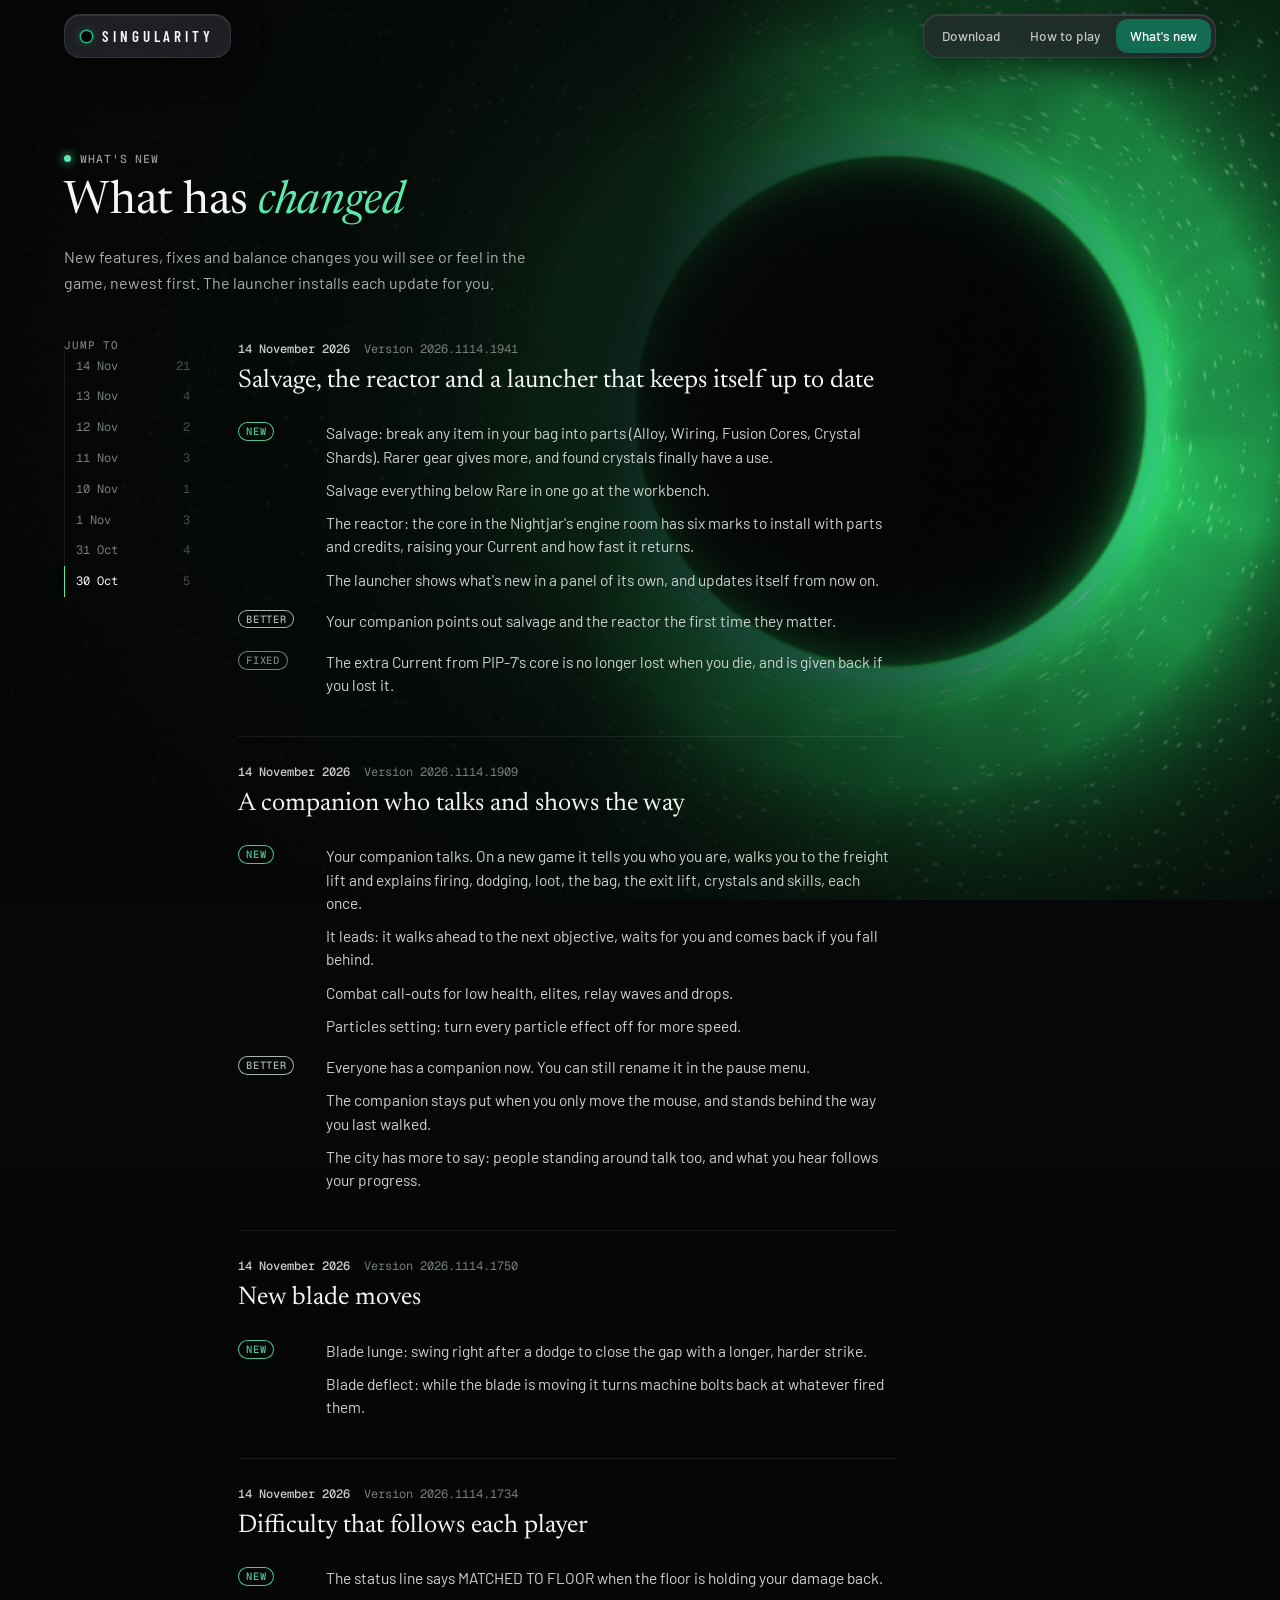
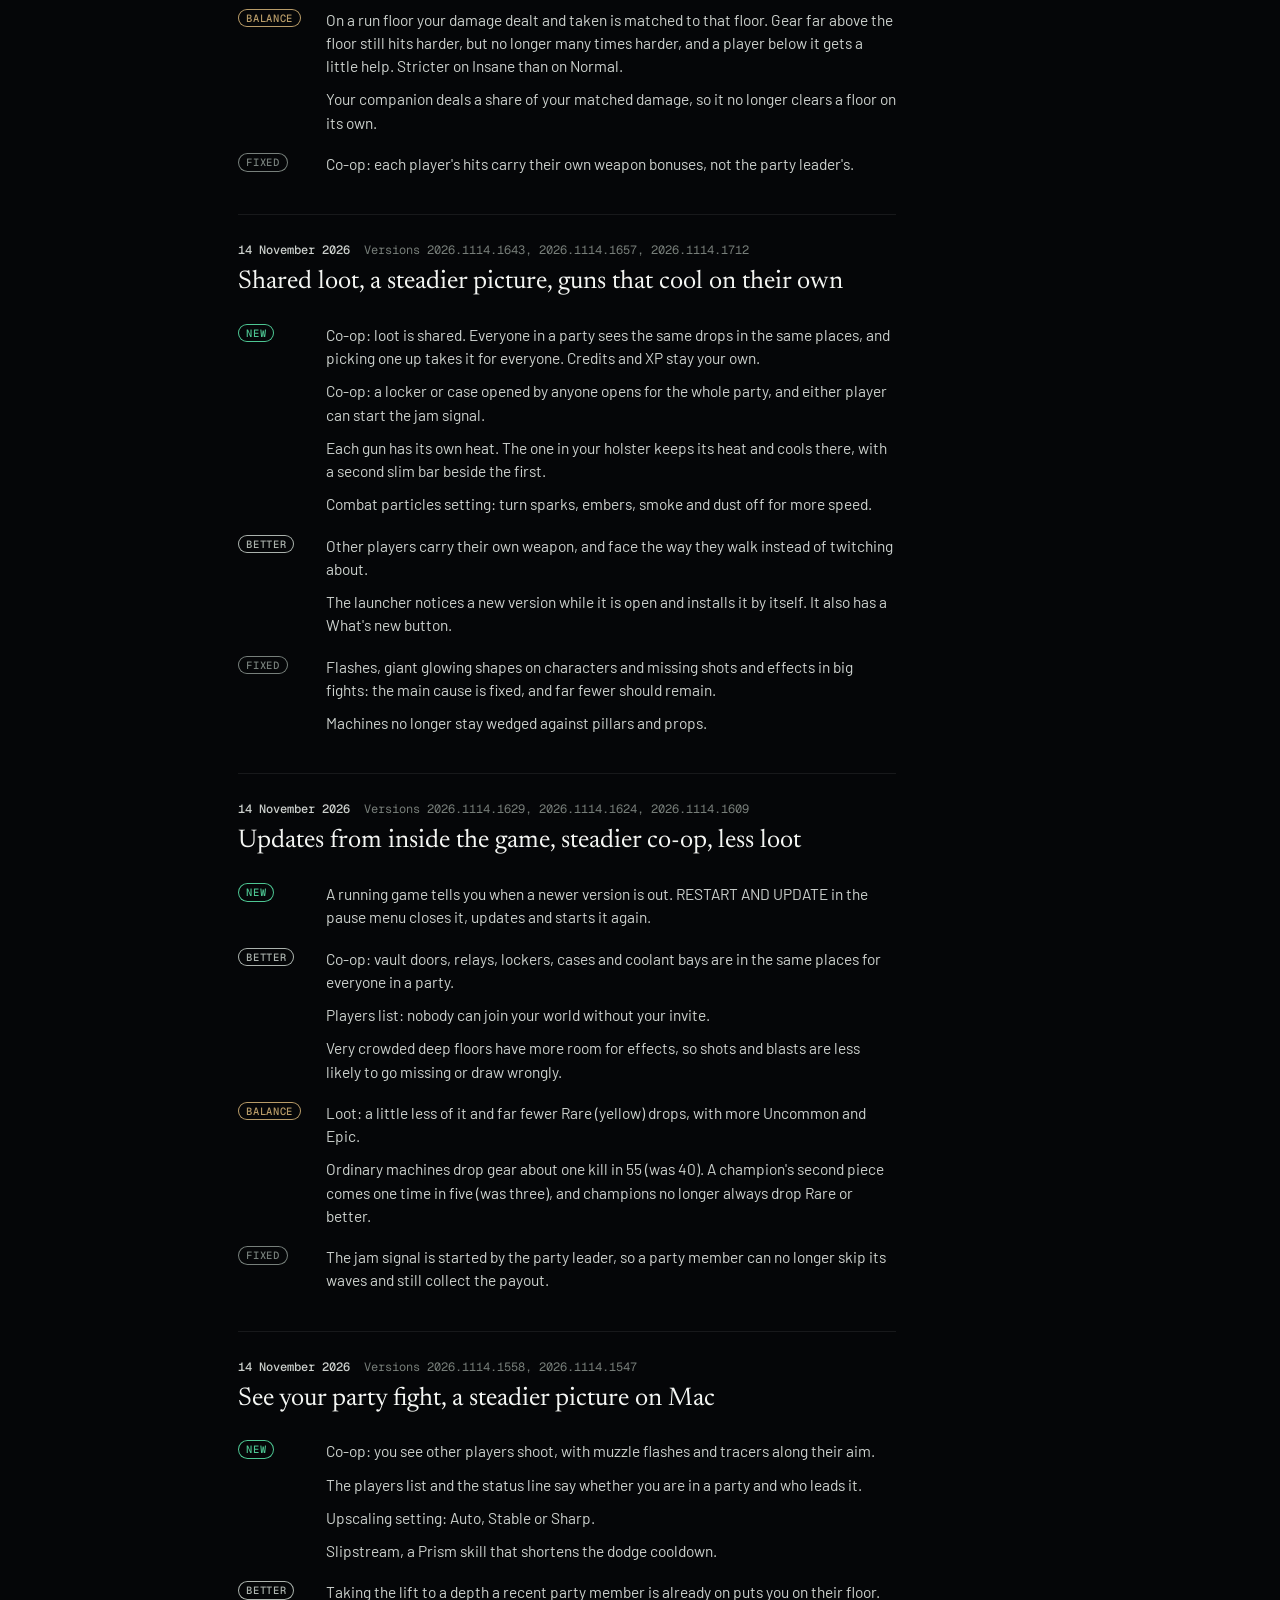
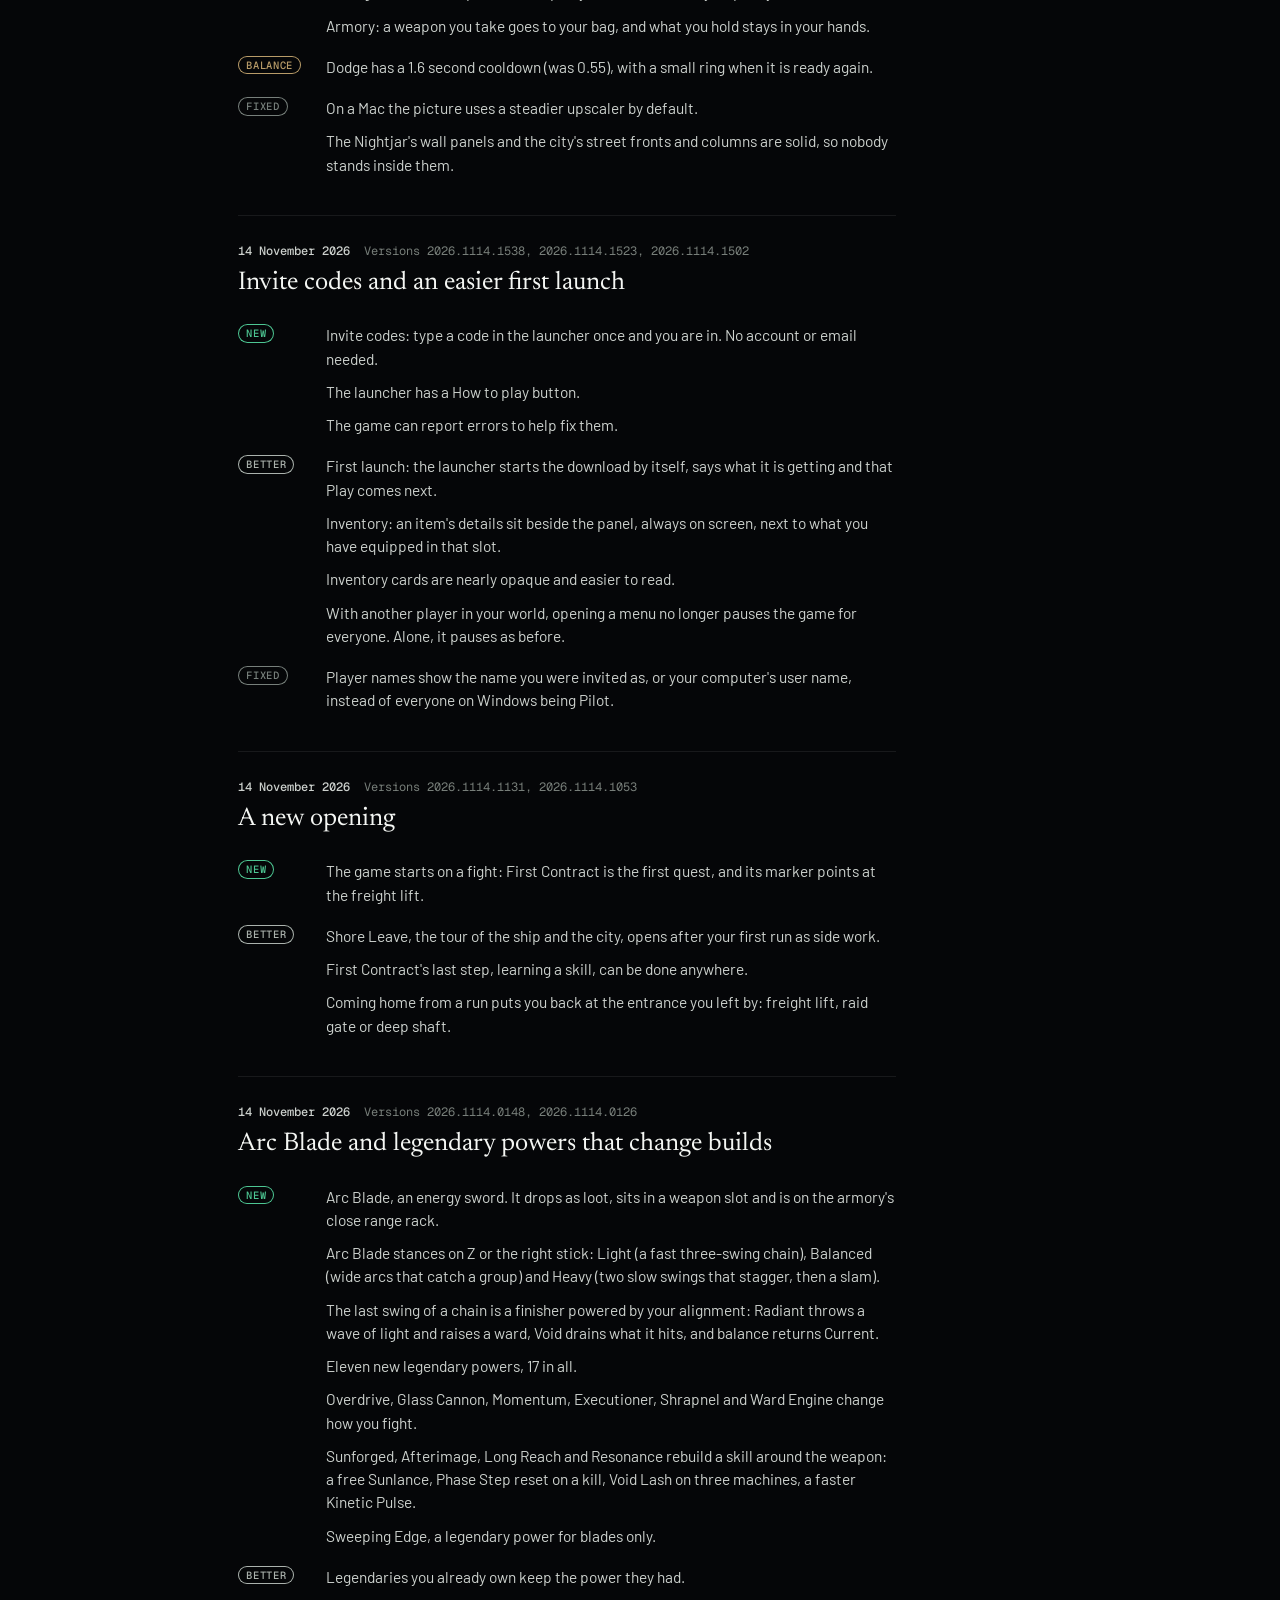
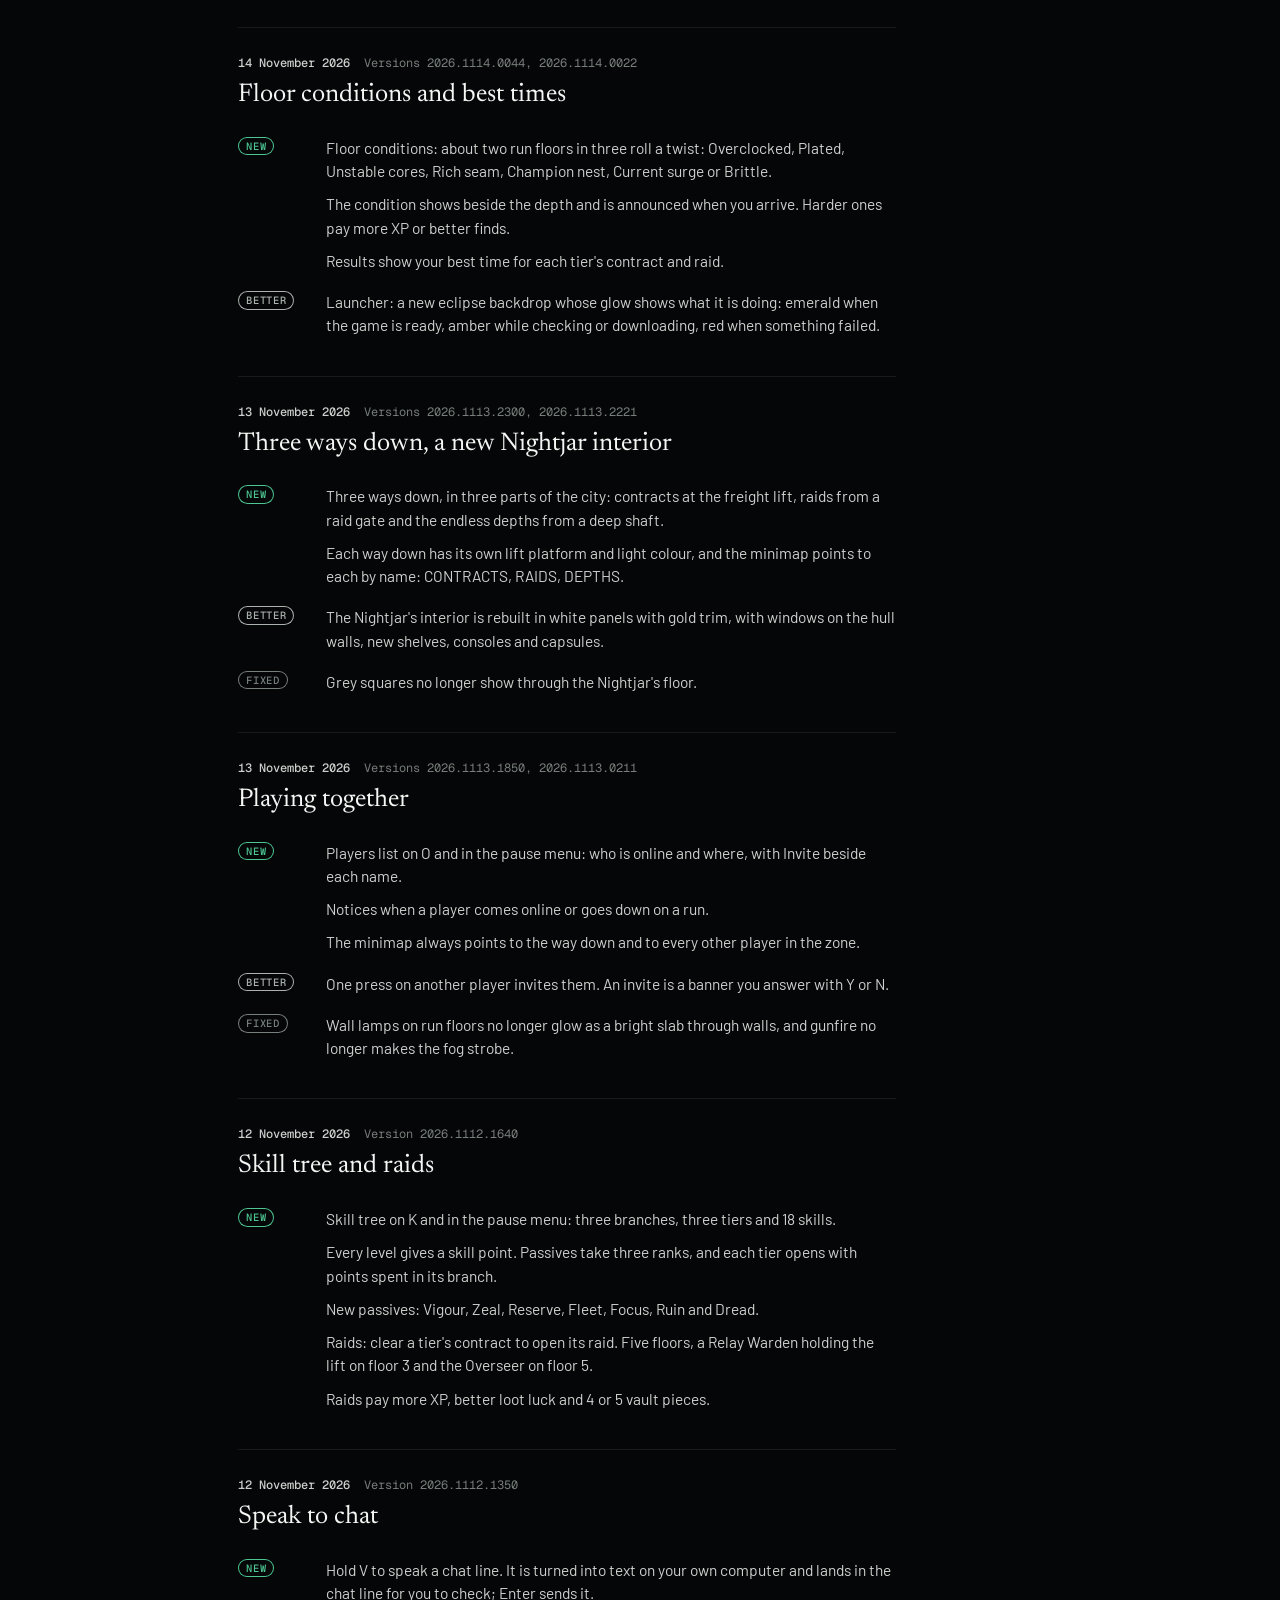
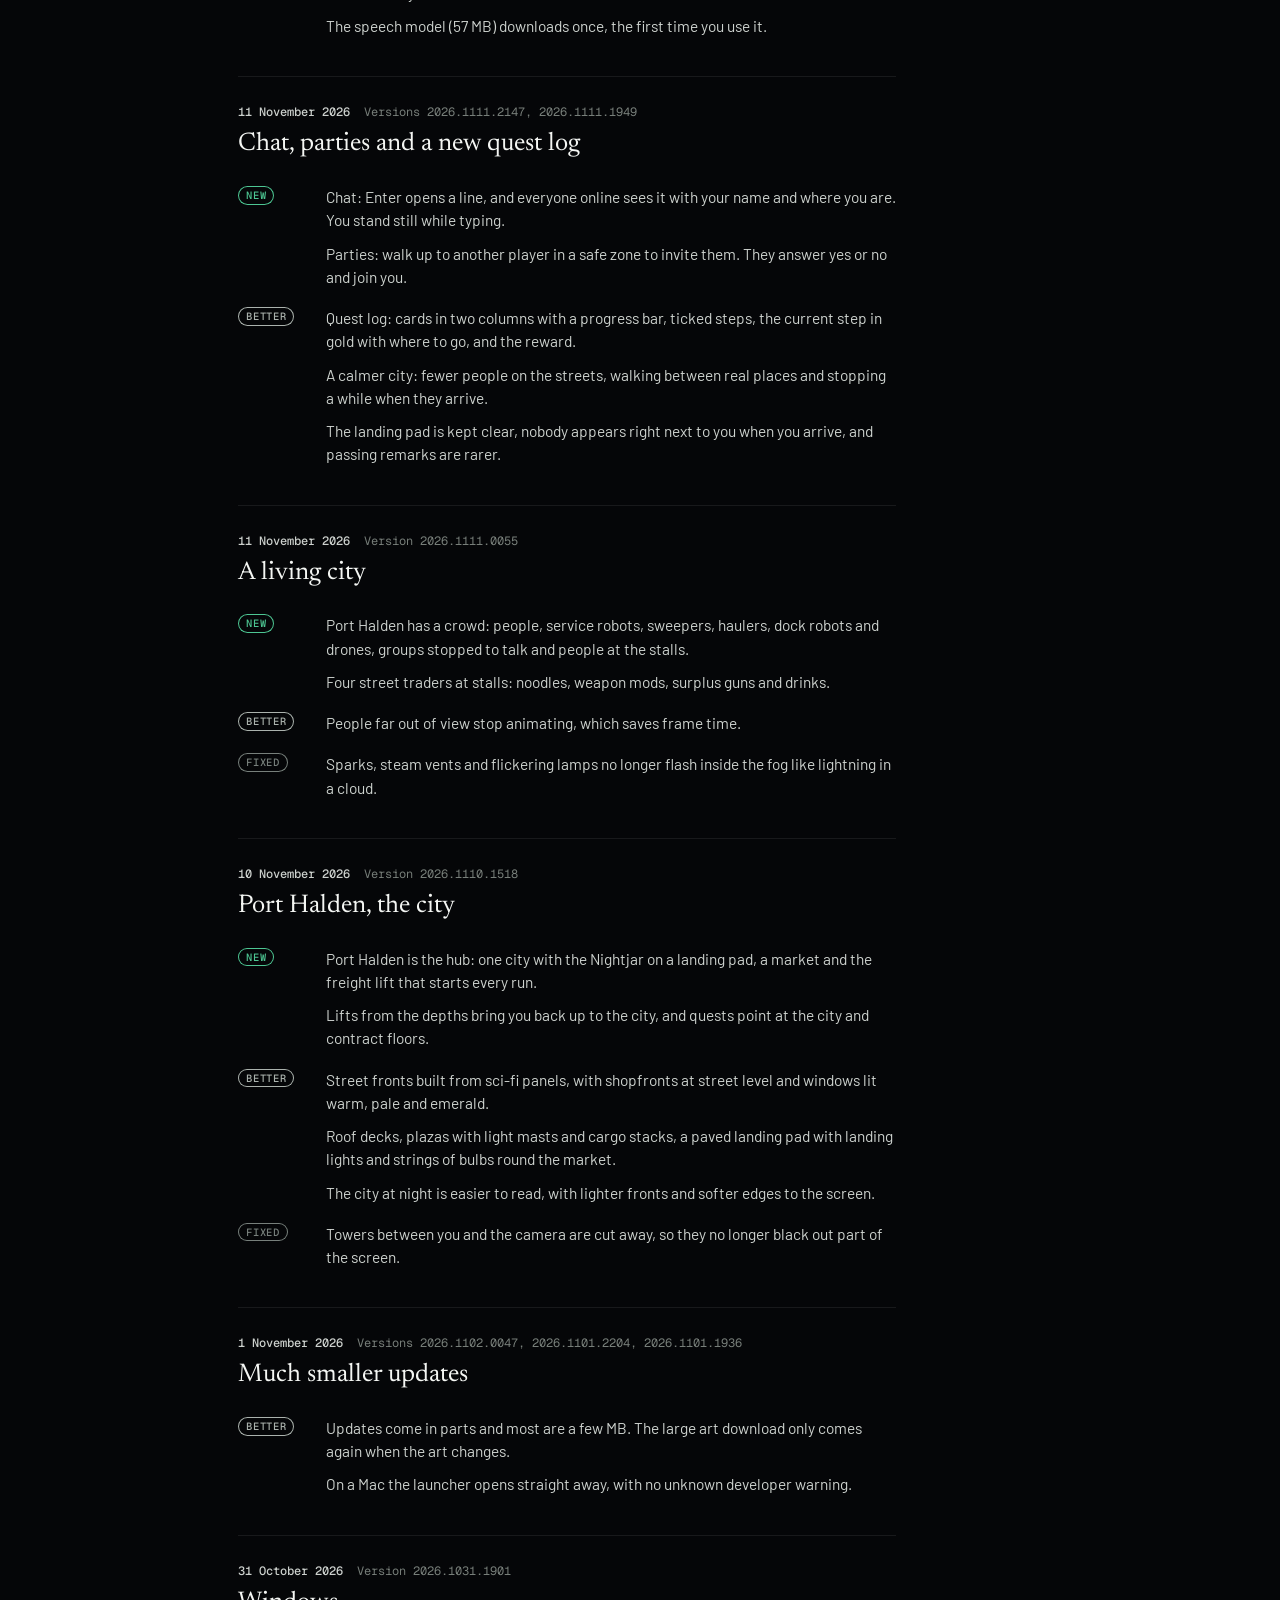
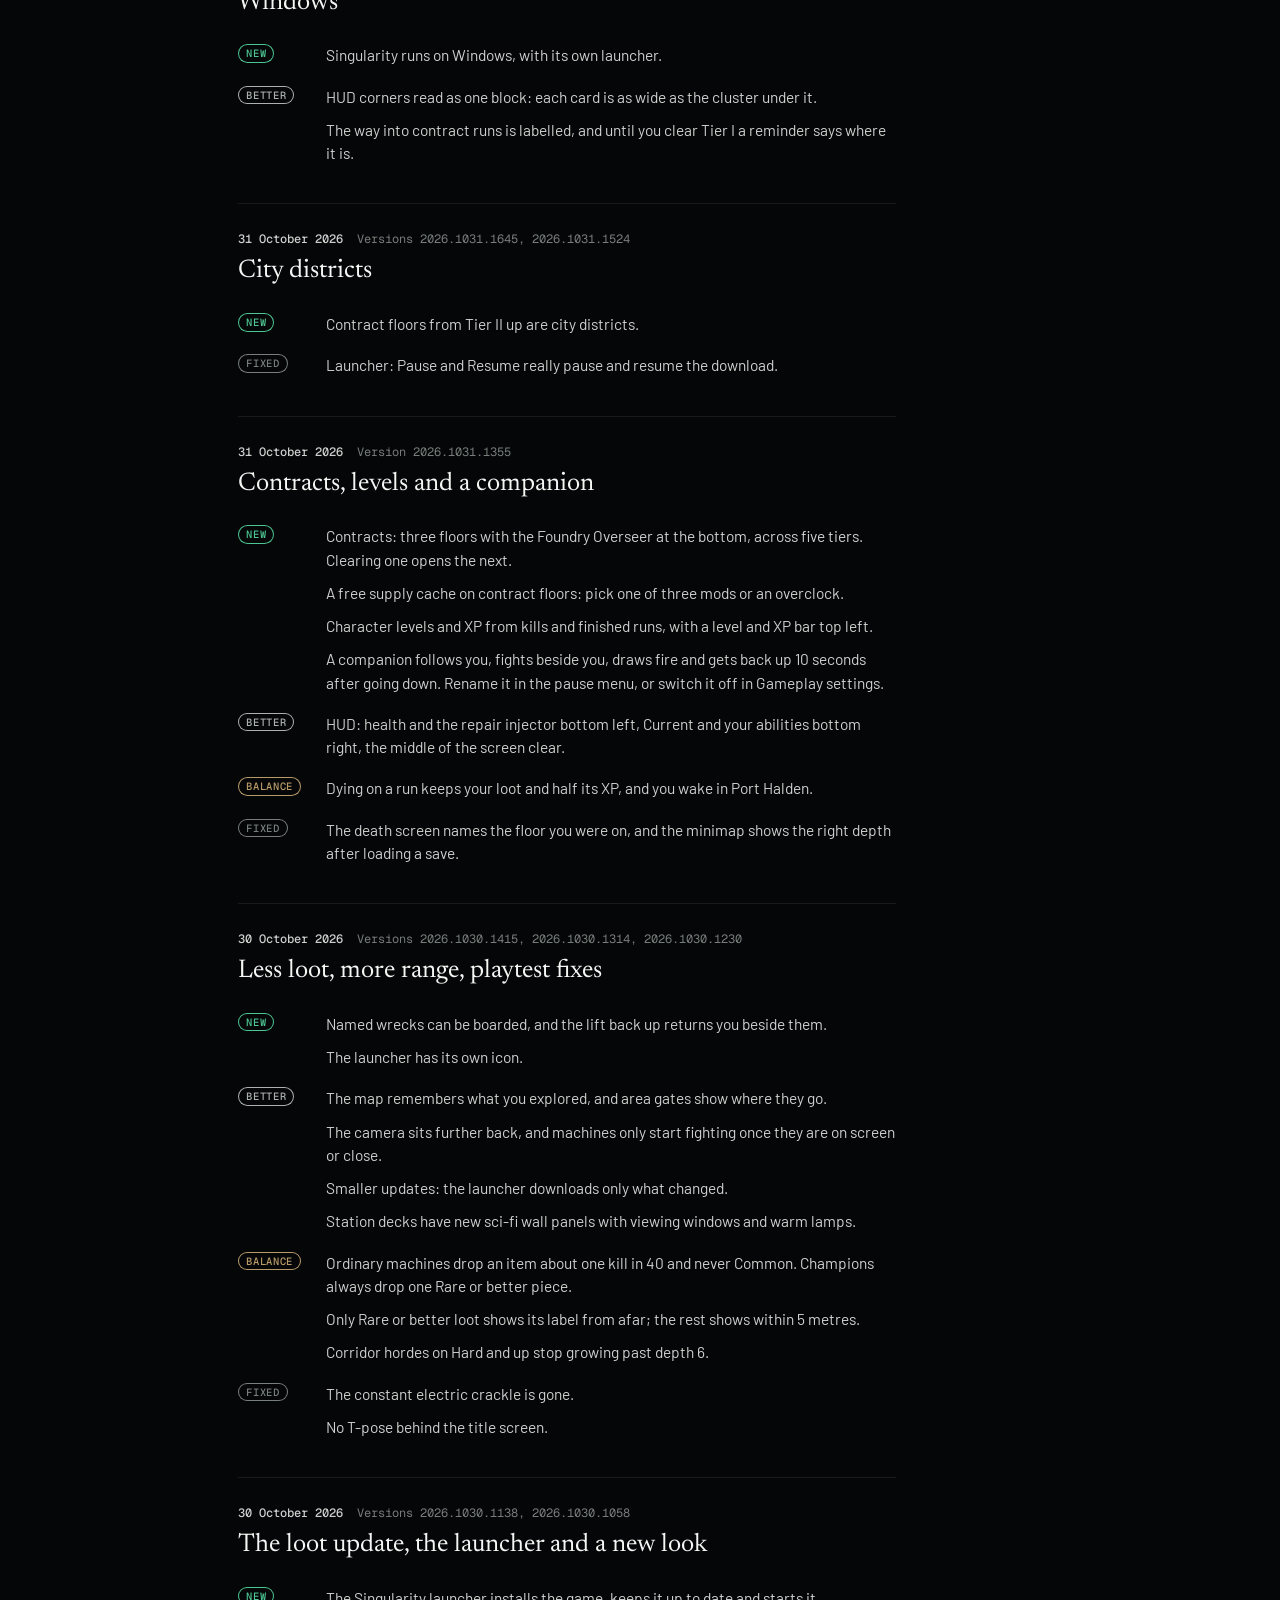
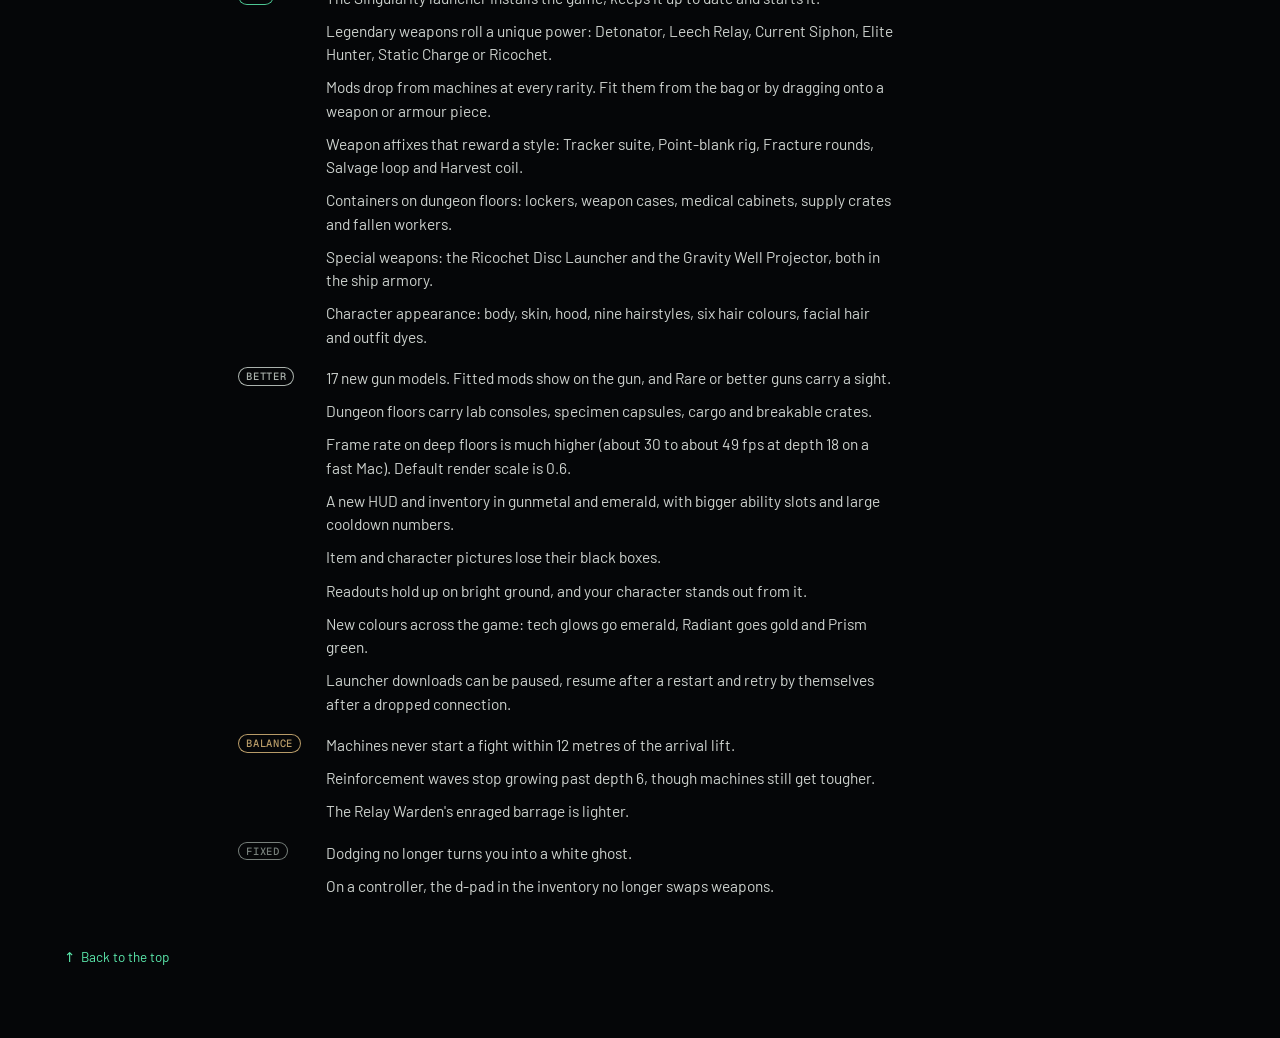
==== commit e8880a16: "Header: floating glass pills with all three pages" ====
--- a/changes.html
+++ b/changes.html
@@ -16,7 +16,7 @@
   /* What's new. The list comes from changes.json (the launcher reads the same file); the
      markup below is a pre-rendered copy so the page reads without scripts. */
   main.docs .log-wrap { max-width: 52rem; display: grid; grid-template-columns: 8.5rem minmax(0, 1fr); gap: 0 clamp(20px, 3vw, 44px); margin-top: 44px; }
-  .days { position: sticky; top: 22px; align-self: start; margin: 0; padding: 0; list-style: none; font: 400 12px/1.4 var(--mono); }
+  .days { position: sticky; top: 88px; align-self: start; margin: 0; padding: 0; list-style: none; font: 400 12px/1.4 var(--mono); }
   .days li { margin: 0; }
   .days a { display: flex; justify-content: space-between; gap: 8px; padding: 7px 10px 7px 11px; border-left: 1px solid var(--hair); color: var(--faint); text-decoration: none; transition: color 160ms, border-color 160ms; }
   .days a span { color: rgba(222, 228, 222, 0.32); }
@@ -29,7 +29,7 @@
     linear-gradient(100deg, rgba(4, 6, 6, 0.95) 0%, rgba(4, 6, 6, 0.9) 48%, rgba(4, 6, 6, 0.5) 72%, rgba(4, 6, 6, 0.15) 90%),
     linear-gradient(0deg, rgba(4, 6, 6, 0.6), transparent 42%); }
   .log { min-width: 0; }
-  .rel { padding: 26px 0 30px; border-top: 1px solid var(--hair); scroll-margin-top: 16px; }
+  .rel { padding: 26px 0 30px; border-top: 1px solid var(--hair); scroll-margin-top: 84px; }
   .rel:first-child { border-top: 0; padding-top: 0; }
   .rel-meta { display: flex; flex-wrap: wrap; align-items: baseline; gap: 4px 14px; margin: 0 0 8px; font: 400 12px/1.5 var(--mono); }
   .rel-meta time { color: rgba(238, 242, 238, 0.86); font-weight: 500; }
@@ -45,13 +45,6 @@
   .tag-fixed { color: #a8b4ad; opacity: 0.7; }
   .to-top { margin: 6px 0 0 -11px; }
 
-  /* Three page links still fit beside the name on a phone. */
-  @media (max-width: 440px) {
-    .top { gap: 6px; padding-left: 16px; padding-right: 10px; }
-    .brand { gap: 8px; letter-spacing: 0.16em; font-size: 14px; }
-    .top nav { gap: 0; }
-    .top .quiet { padding: 0 7px; font-size: 13px; white-space: nowrap; }
-  }
   @media (max-width: 760px) {
     .veil { background: linear-gradient(0deg, rgba(4, 6, 6, 0.95) 0%, rgba(4, 6, 6, 0.88) 60%, rgba(4, 6, 6, 0.55) 85%, rgba(4, 6, 6, 0.3) 100%); }
     main.docs .log-wrap { grid-template-columns: minmax(0, 1fr); margin-top: 30px; }
@@ -69,7 +62,7 @@
 <div class="veil" aria-hidden="true"></div>
 <div class="grain" aria-hidden="true"></div>
 <header class="top" id="top">
-  <a class="brand" href="./"><i></i>Singularity</a>
+  <a class="brand" href="./"><i></i><span>Singularity</span></a>
   <nav aria-label="Pages"><a class="quiet" href="./">Download</a><a class="quiet" href="play.html">How to play</a><a class="quiet" href="changes.html" aria-current="page">What's new</a></nav>
 </header>
 <main class="docs">
--- a/site.css
+++ b/site.css
@@ -52,11 +52,29 @@
 @keyframes grain { 0% { transform: translate(0, 0); } 20% { transform: translate(-3%, 2%); } 40% { transform: translate(2%, -3%); } 60% { transform: translate(-2%, 3%); } 80% { transform: translate(3%, -2%); } 100% { transform: translate(0, 0); } }
 
 /* Header */
-.top { display: flex; align-items: center; justify-content: space-between; gap: 16px; padding: 18px var(--gutter); }
+/* Floating glass pills, as on renvoi.co/intangle (Hayds, 2026-11-14: "more visible, more
+   noticable floating bubble buttons like we use in renvoi.co/intangle website header"): the name
+   on the left, the pages on the right, the current page filled emerald. */
+.top { position: sticky; top: 0; z-index: 30; display: flex; align-items: center; justify-content: space-between; gap: 12px;
+  padding: 14px var(--gutter); pointer-events: none; }
+.top > * { pointer-events: auto; }
+.brand, .top nav {
+  height: 44px; background: rgba(38, 38, 44, 0.8); border: 1px solid rgba(255, 255, 255, 0.1); border-radius: 16px;
+  box-shadow: inset 0 1px 0 rgba(255, 255, 255, 0.1), 0 8px 32px rgba(0, 0, 0, 0.5);
+  -webkit-backdrop-filter: blur(24px) saturate(1.5); backdrop-filter: blur(24px) saturate(1.5);
+}
 .brand { display: inline-flex; align-items: center; gap: 10px; text-decoration: none; color: var(--fg);
   font: 600 15px/1 "Barlow Condensed", "Barlow", sans-serif; letter-spacing: 0.26em; text-transform: uppercase; }
 .brand i { width: 11px; height: 11px; border-radius: 50%; background: #020303; box-shadow: 0 0 0 1.5px #1fb880, 0 0 10px rgba(31, 184, 128, 0.5); }
-.top nav { display: flex; gap: 4px; }
+.brand { padding: 0 16px; }
+.top nav { display: flex; align-items: center; gap: 2px; padding: 4px; }
+.top nav .quiet { height: 34px; padding: 0 14px; border-radius: 12px; font-size: 13.5px; font-weight: 500; color: rgba(250, 250, 250, 0.74); white-space: nowrap; }
+.top nav .quiet[aria-current="page"] { background: rgb(19, 108, 81); color: #fff; }
+@media (max-width: 560px) {
+  .brand { padding: 0 15px; }
+  .brand span { display: none; }
+  .top nav .quiet { padding: 0 9px; font-size: 12.5px; }
+}
 .quiet {
   display: inline-flex; align-items: center; gap: 6px; height: 30px; padding: 0 11px; border-radius: 999px;
   color: var(--muted); font-size: 13.5px; text-decoration: none; transition: background 160ms, color 160ms;
